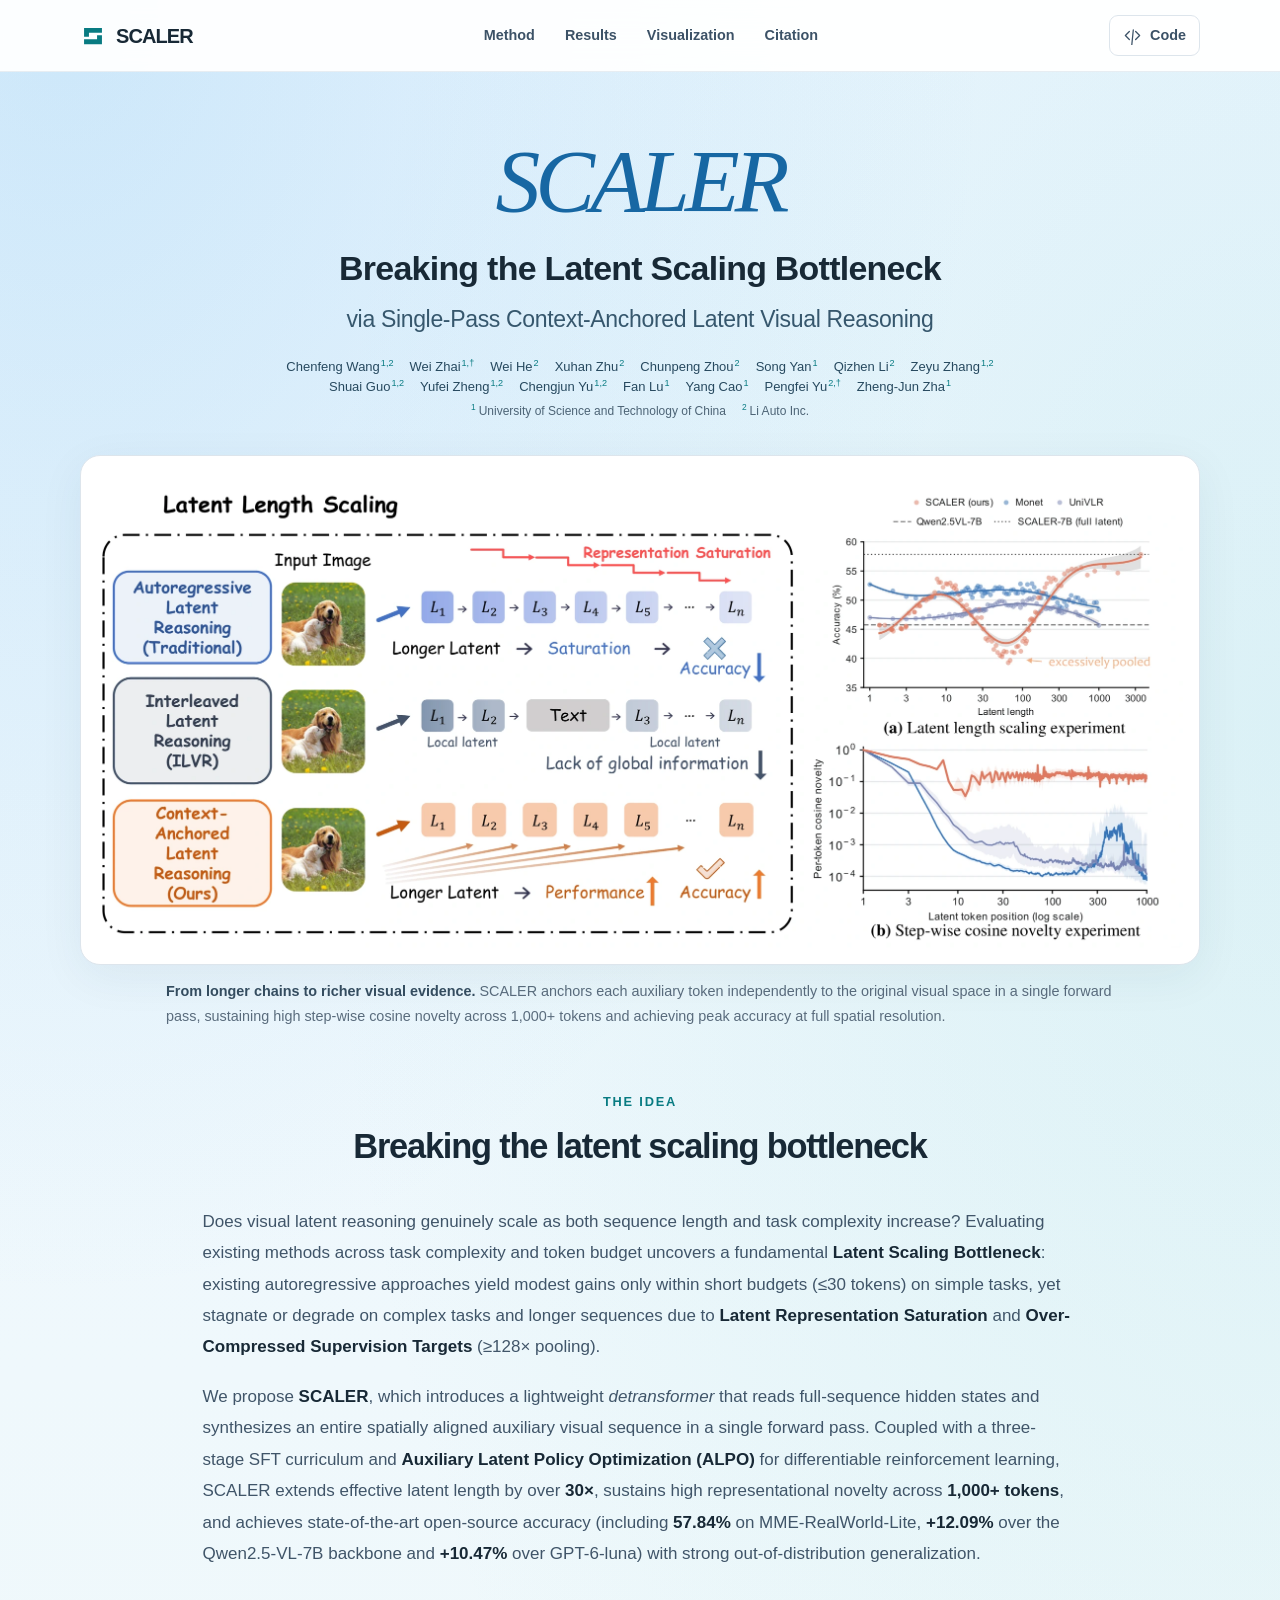
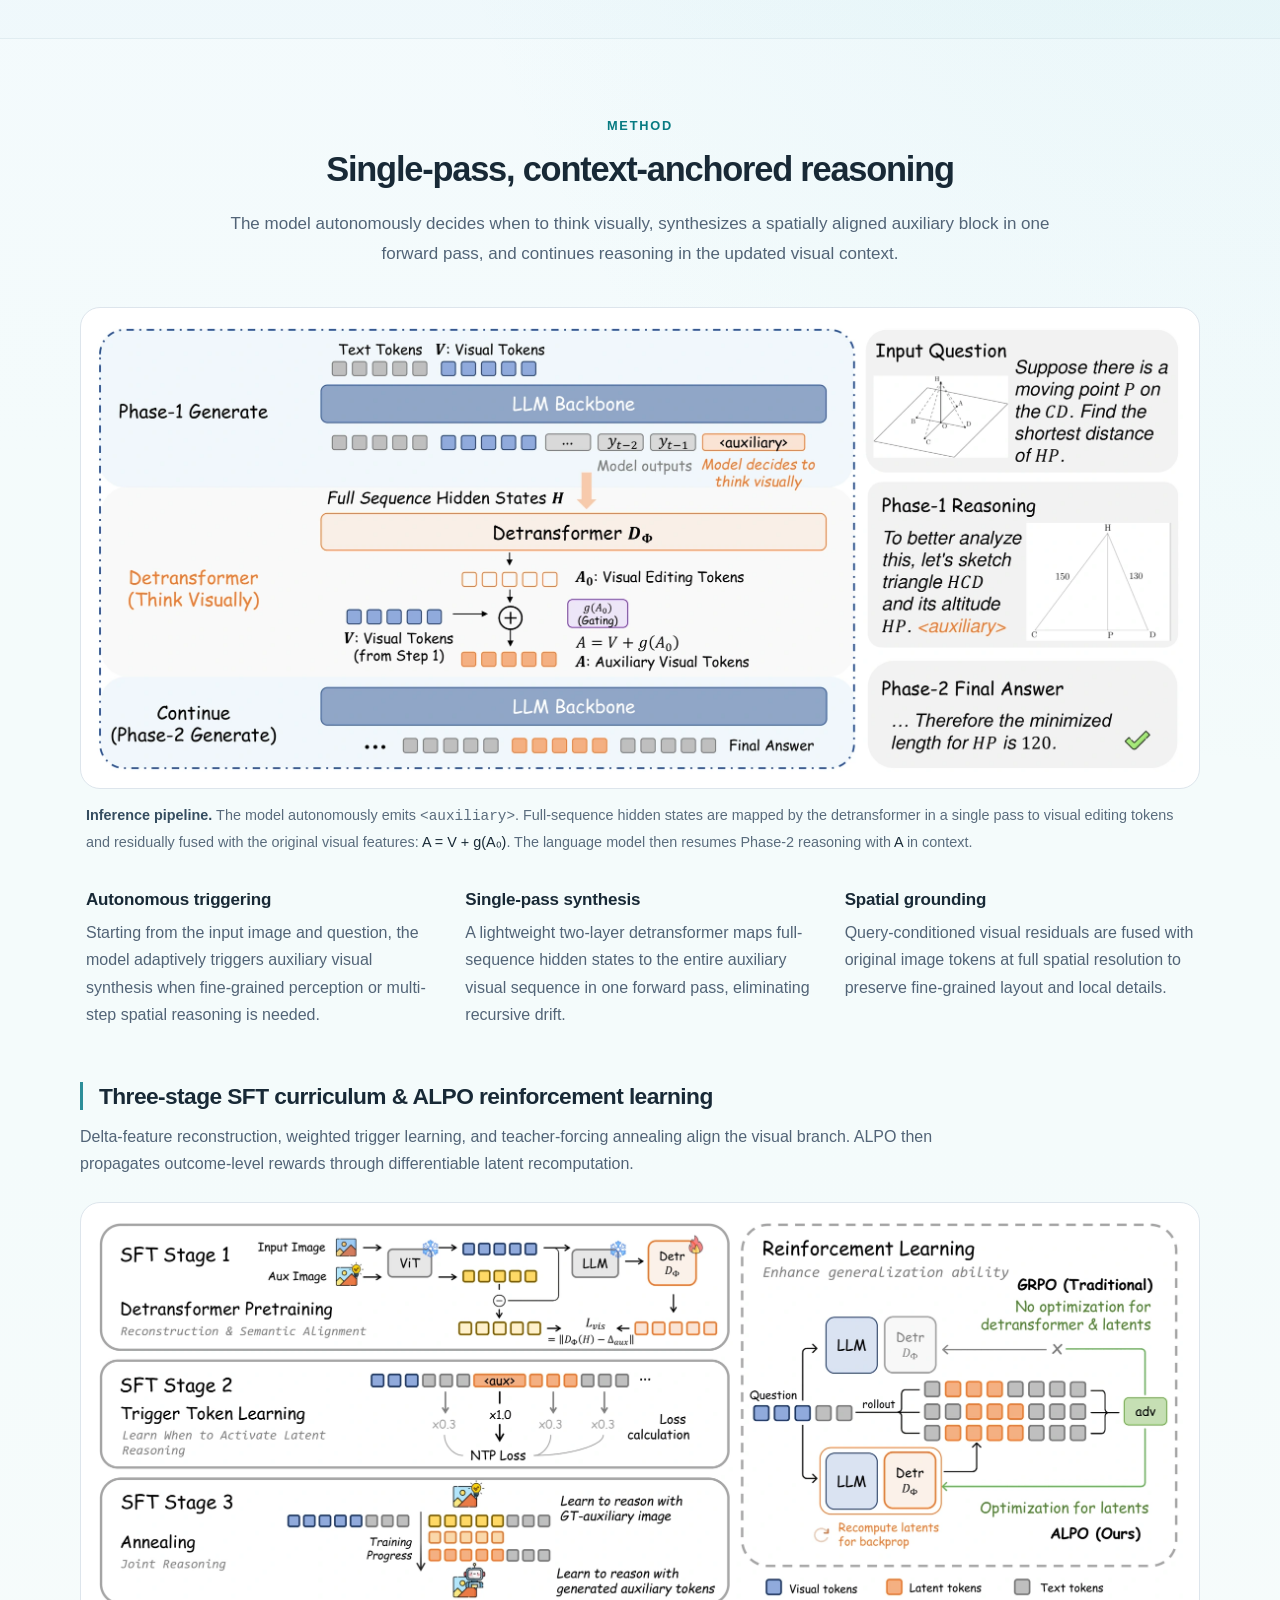
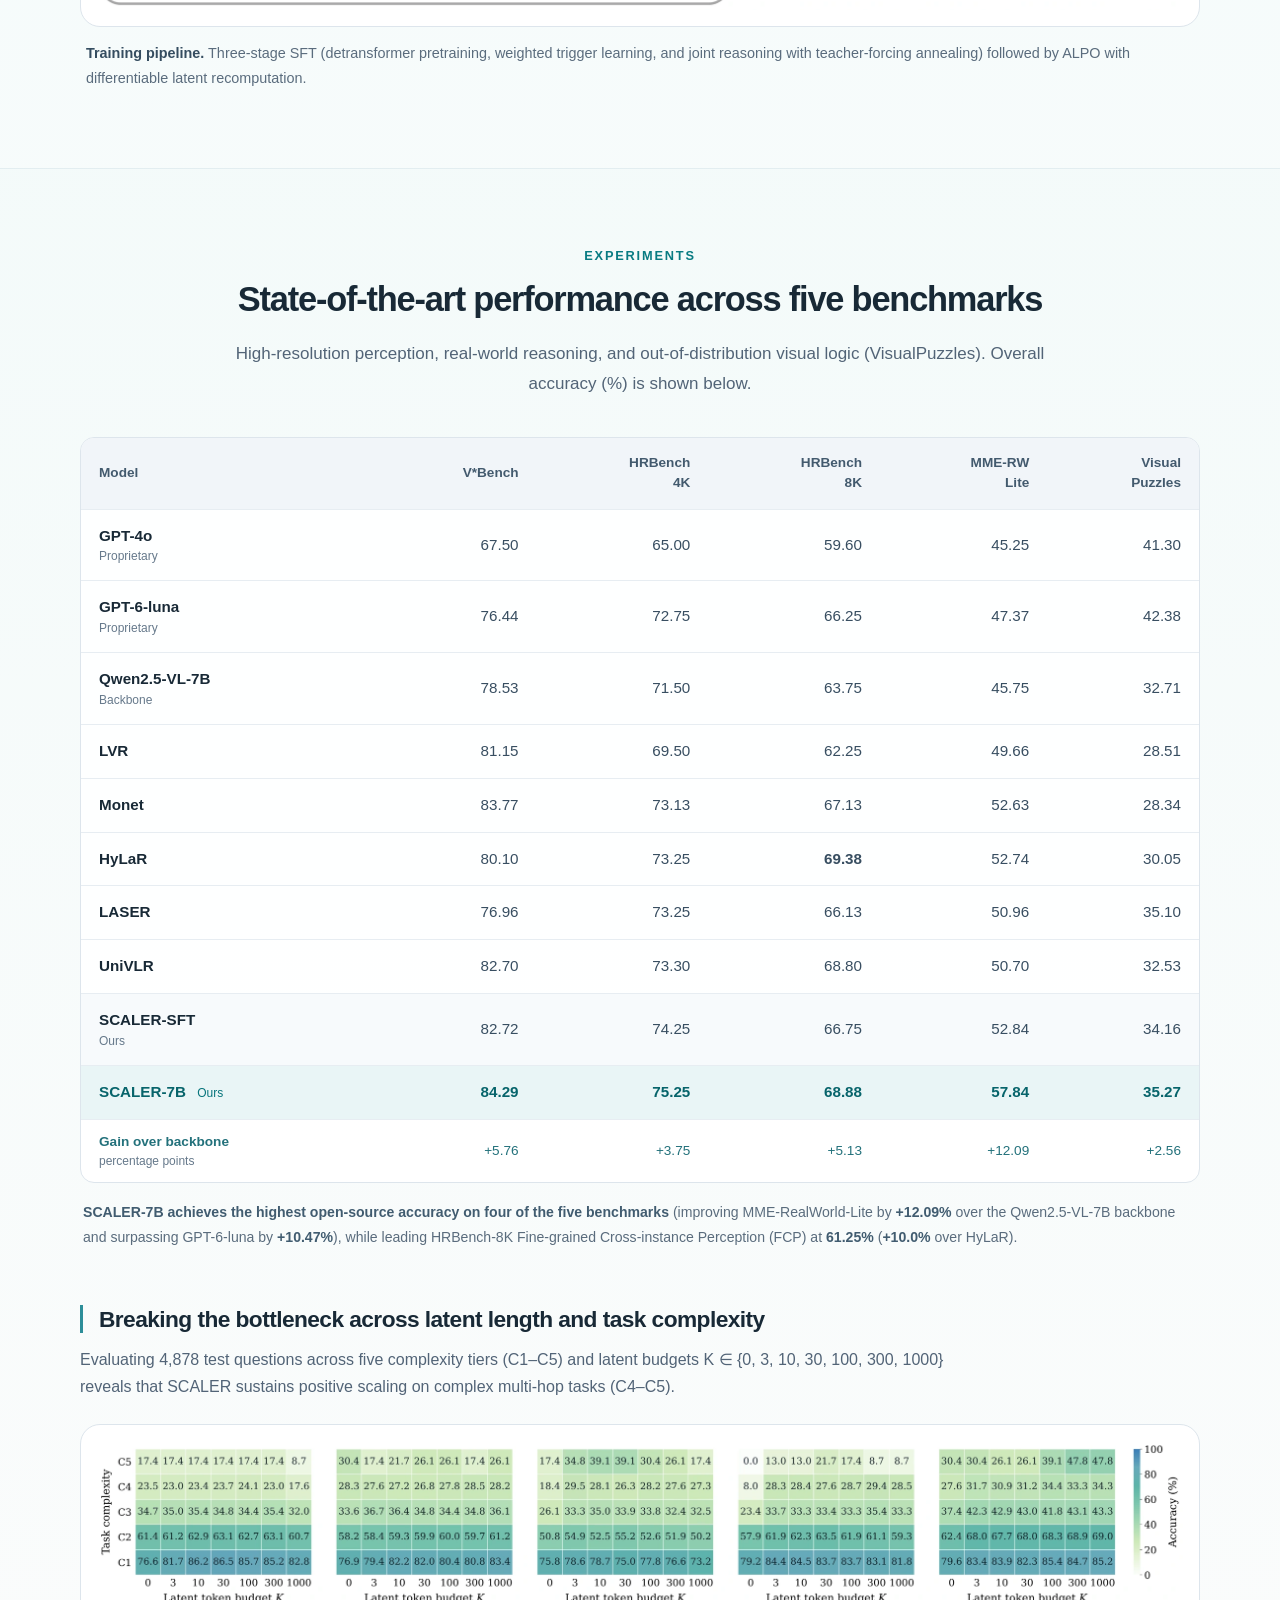
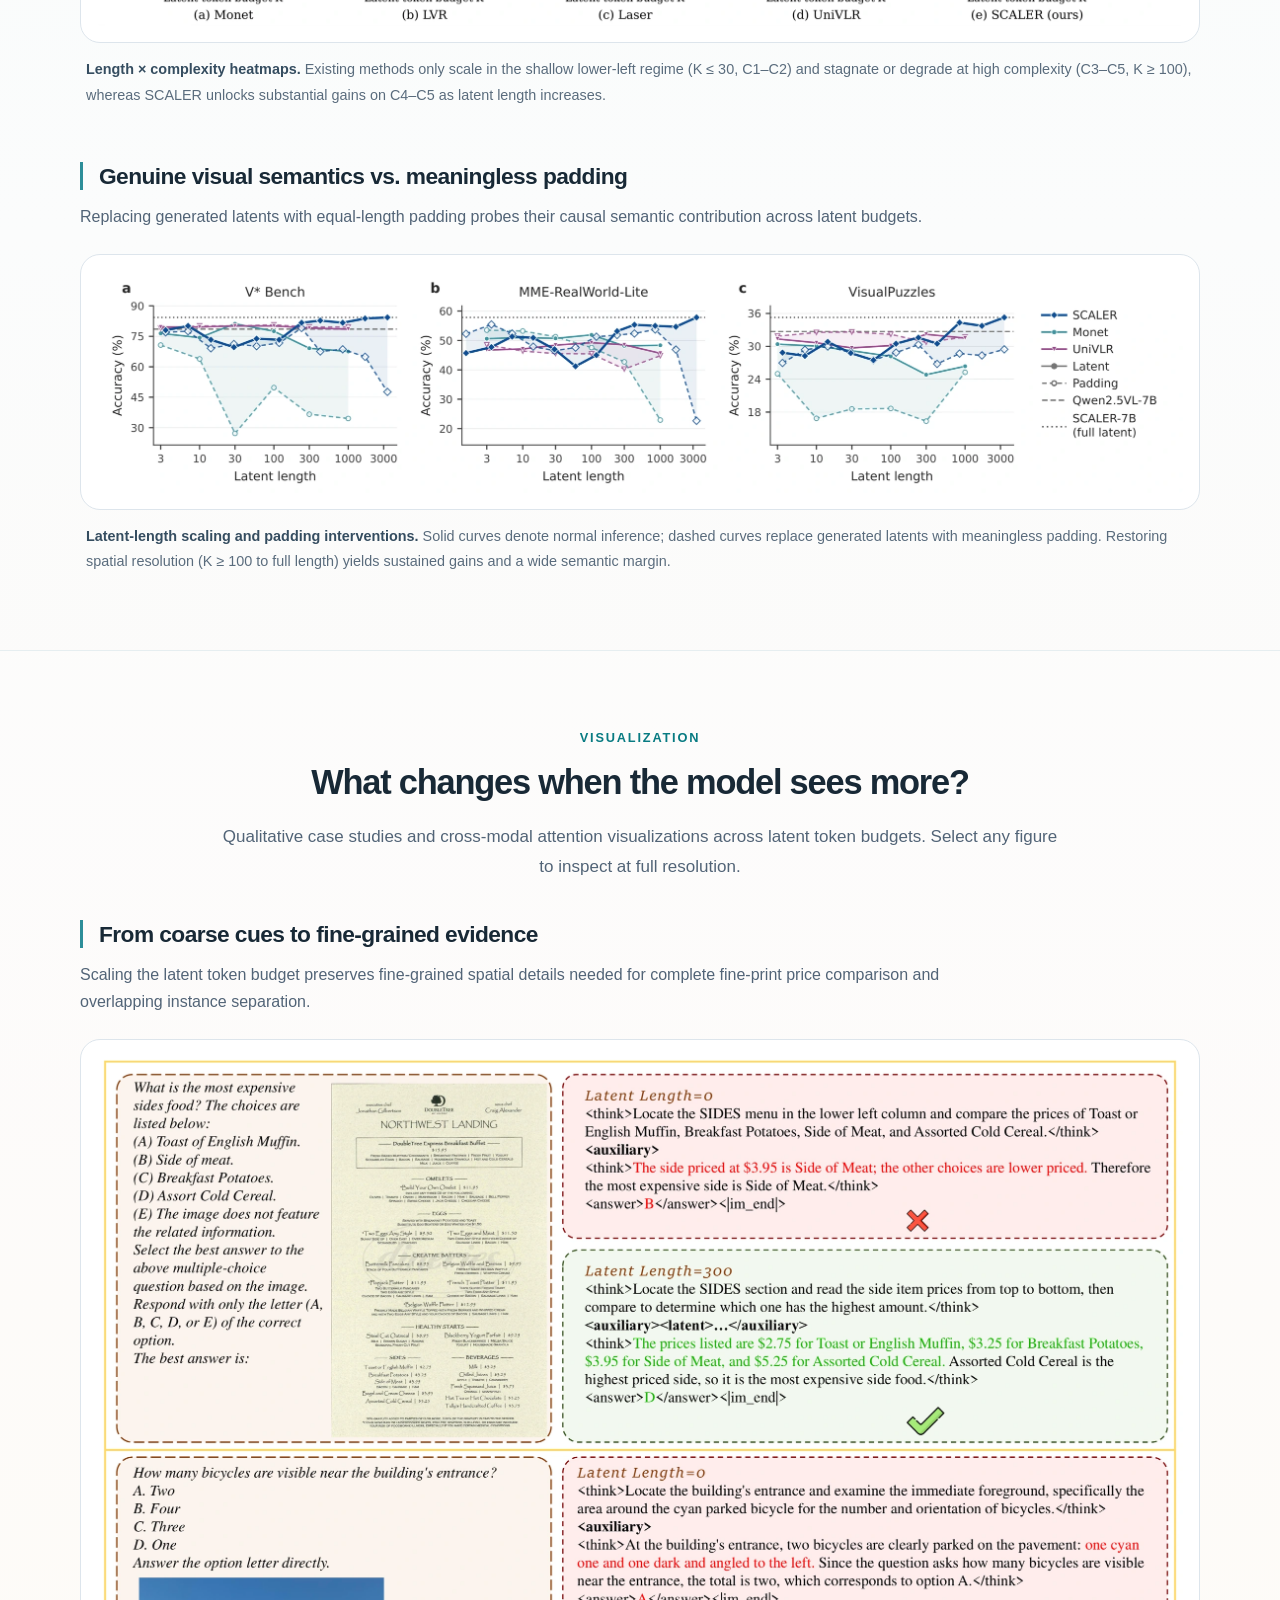
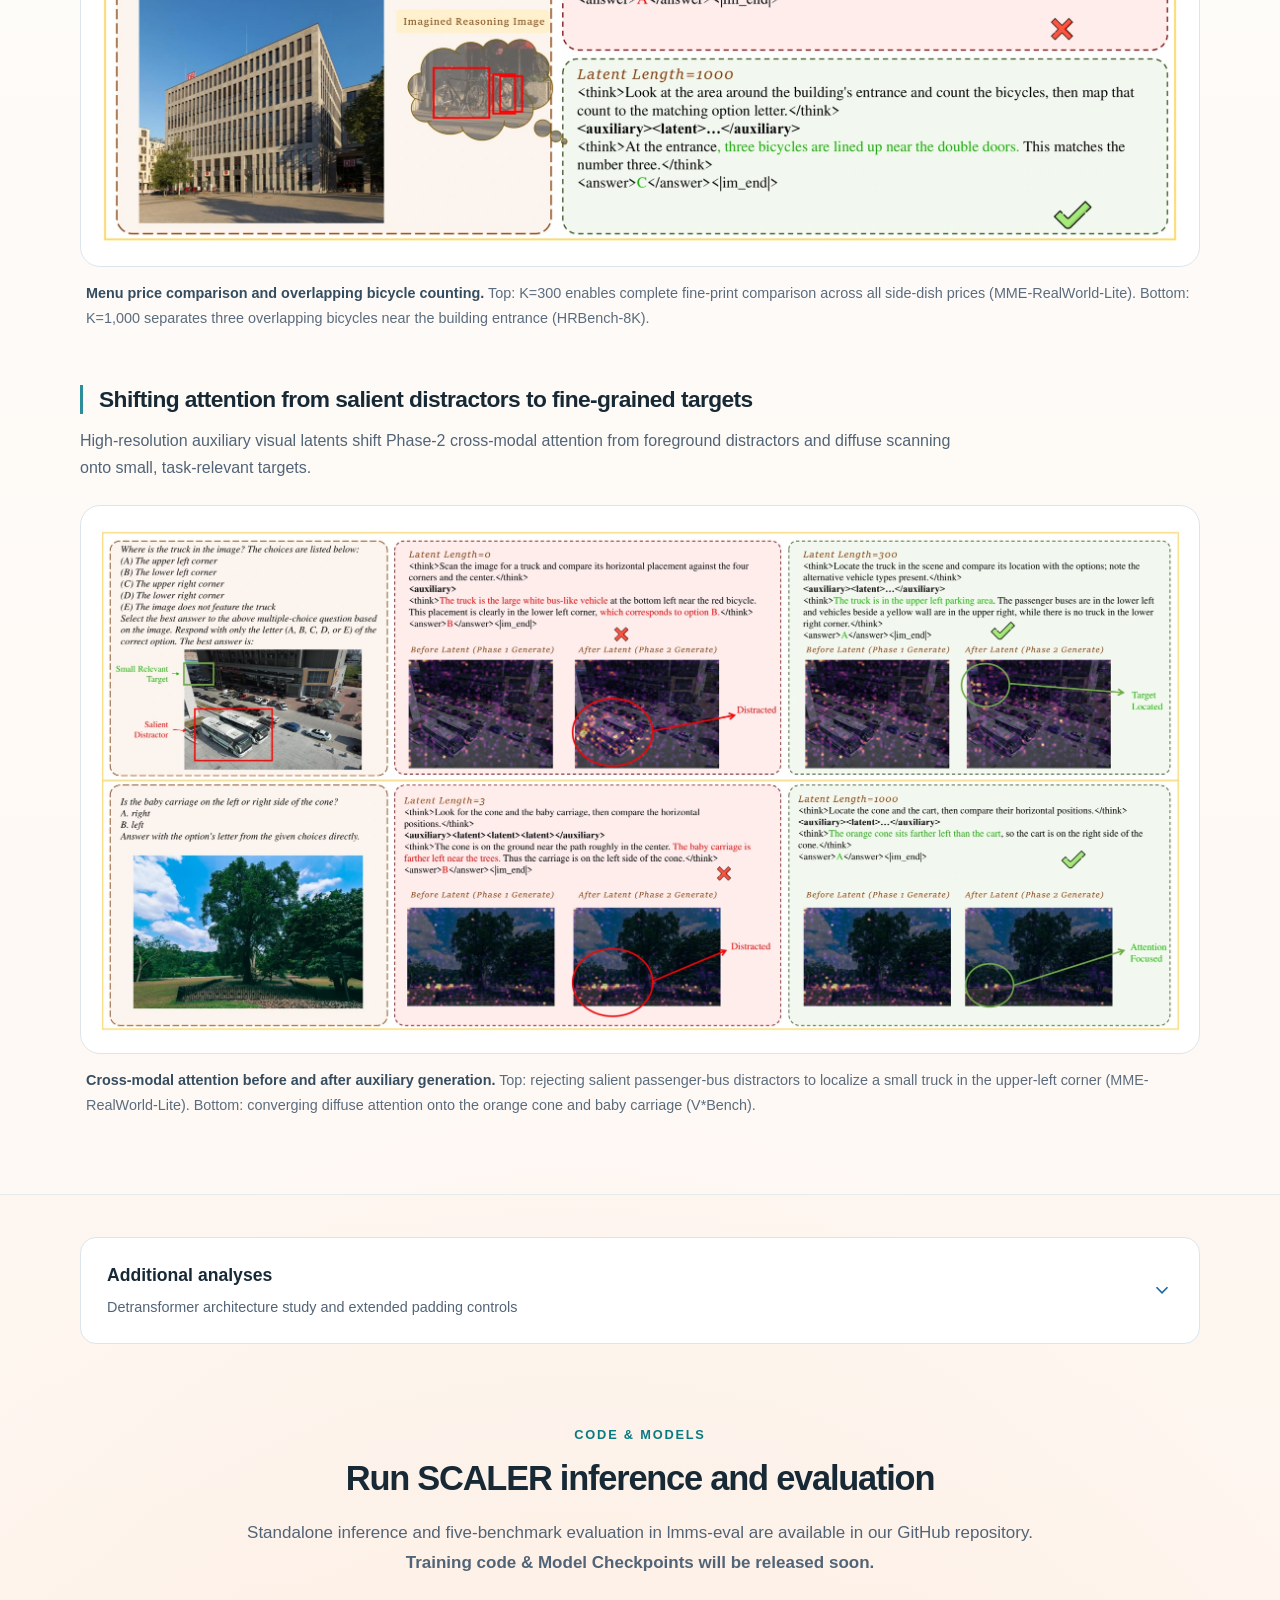
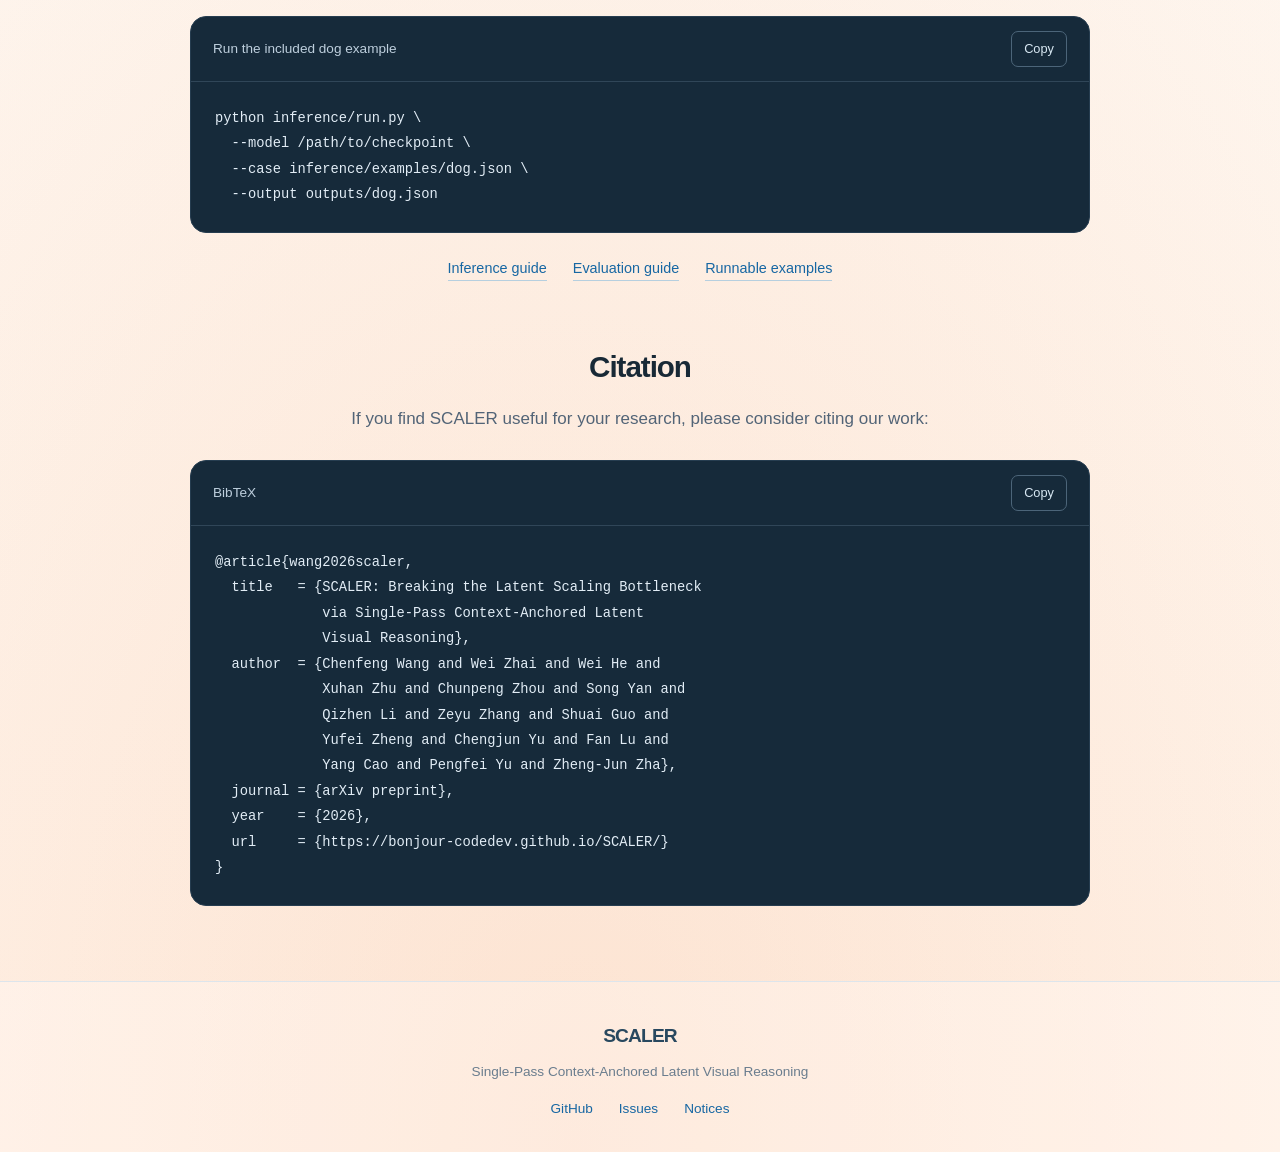
==== SCALER/index.html @ 98f2c5b5 "Initial commit" ====
<!doctype html>
<html lang="en">
<head>
  <meta charset="utf-8">
  <meta name="viewport" content="width=device-width, initial-scale=1">
  <meta name="theme-color" content="#1767a3">
  <title>SCALER | Single-Pass Context-Anchored Latent Visual Reasoning</title>
  <meta name="description" content="SCALER breaks the latent scaling bottleneck with single-pass, context-anchored visual reasoning. Explore the method, experiments, and visual case studies.">
  <link rel="canonical" href="https://bonjour-codedev.github.io/SCALER/">
  <meta property="og:type" content="website">
  <meta property="og:title" content="SCALER: Breaking the Latent Scaling Bottleneck">
  <meta property="og:description" content="Single-Pass Context-Anchored Latent Visual Reasoning. Method, results, and visualizations.">
  <meta property="og:url" content="https://bonjour-codedev.github.io/SCALER/">
  <meta property="og:image" content="https://bonjour-codedev.github.io/SCALER/assets/social.jpg">
  <meta name="twitter:card" content="summary_large_image">
  <link rel="icon" href="assets/favicon.svg" type="image/svg+xml">
  <link rel="stylesheet" href="style.css?v=5f9c246dd382">
  <script src="app.js?v=f1e620fc0523" defer></script>
</head>
<body>
<a class="skip-link" href="#main">Skip to content</a>
<header class="site-header">
  <nav class="nav container" aria-label="Main navigation">
    <a class="brand" href="#main" aria-label="SCALER home"><svg viewBox="0 0 32 32" aria-hidden="true"><path d="M5 6h22v6H11v5H5zm22 20H5v-6h16v-5h6z"/></svg>SCALER</a>
    <div class="nav-links"><a href="#method">Method</a><a href="#results">Results</a><a href="#visualization">Visualization</a><a href="#citation">Citation</a></div>
    <a class="nav-code" href="https://github.com/Bonjour-CodeDev/SCALER-Code" aria-label="SCALER code on GitHub"><svg viewBox="0 0 24 24" aria-hidden="true"><path d="m8 7-5 5 5 5m8-10 5 5-5 5m-3-12-2 20"/></svg><span>Code</span></a>
  </nav>
</header>
<main id="main">
  <section class="hero">
    <div class="container">
      <h1 id="paper-title">
        <span class="project-name">SCALER</span>
        <span class="paper-title-main">Breaking the Latent Scaling Bottleneck</span>
        <span class="paper-title-detail">via Single-Pass Context-Anchored Latent Visual Reasoning</span>
      </h1>
      <div class="review-team" aria-label="Authors and affiliations">
        <div class="review-author-list"><div class="review-author-rows" role="list" aria-label="Authors">
<div class="review-author-row" role="presentation"><span class="review-author" role="listitem">Chenfeng Wang<sup>1,2</sup></span><span class="review-author" role="listitem">Wei Zhai<sup>1,†</sup></span><span class="review-author" role="listitem">Wei He<sup>2</sup></span><span class="review-author" role="listitem">Xuhan Zhu<sup>2</sup></span><span class="review-author" role="listitem">Chunpeng Zhou<sup>2</sup></span><span class="review-author" role="listitem">Song Yan<sup>1</sup></span><span class="review-author" role="listitem">Qizhen Li<sup>2</sup></span><span class="review-author" role="listitem">Zeyu Zhang<sup>1,2</sup></span></div>
<div class="review-author-row" role="presentation"><span class="review-author" role="listitem">Shuai Guo<sup>1,2</sup></span><span class="review-author" role="listitem">Yufei Zheng<sup>1,2</sup></span><span class="review-author" role="listitem">Chengjun Yu<sup>1,2</sup></span><span class="review-author" role="listitem">Fan Lu<sup>1</sup></span><span class="review-author" role="listitem">Yang Cao<sup>1</sup></span><span class="review-author" role="listitem">Pengfei Yu<sup>2,†</sup></span><span class="review-author" role="listitem">Zheng-Jun Zha<sup>1</sup></span></div>
        </div></div>
        <p class="review-affiliations"><span><sup>1</sup>University of Science and Technology of China</span><span><sup>2</sup>Li Auto Inc.</span></p>
      </div>
<figure class="paper-figure" id="figure-motivation">
  <a class="figure-link" href="assets/motivation-full.webp" data-zoom data-title="The latent scaling bottleneck" aria-label="Enlarge: The latent scaling bottleneck">
    <img src="assets/motivation.webp" width="2200" height="963" fetchpriority="high" decoding="async" alt="Paradigm comparison: autoregressive and interleaved latent reasoning versus SCALER, with length-scaling accuracy and token novelty curves.">
    <span class="enlarge-label" aria-hidden="true"><svg viewBox="0 0 24 24"><circle cx="10" cy="10" r="6.5"/><path d="m15 15 5 5M7 10h6m-3-3v6"/></svg>Enlarge</span>
  </a>
  <figcaption><strong>From longer chains to richer visual evidence.</strong> SCALER anchors each auxiliary token independently to the original visual space in a single forward pass, sustaining high step-wise cosine novelty across 1,000+ tokens and achieving peak accuracy at full spatial resolution.</figcaption>
</figure>
    </div>
  </section>

  <section class="section abstract-section container" id="abstract">
    <div class="section-title"><p class="eyebrow">The idea</p><h2>Breaking the latent scaling bottleneck</h2></div>
    <div class="abstract-copy">
      <p>Does visual latent reasoning genuinely scale as both sequence length and task complexity increase? Evaluating existing methods across task complexity and token budget uncovers a fundamental <strong>Latent Scaling Bottleneck</strong>: existing autoregressive approaches yield modest gains only within short budgets (≤30 tokens) on simple tasks, yet stagnate or degrade on complex tasks and longer sequences due to <strong>Latent Representation Saturation</strong> and <strong>Over-Compressed Supervision Targets</strong> (≥128× pooling).</p>
      <p>We propose <strong>SCALER</strong>, which introduces a lightweight <em>detransformer</em> that reads full-sequence hidden states and synthesizes an entire spatially aligned auxiliary visual sequence in a single forward pass. Coupled with a three-stage SFT curriculum and <strong>Auxiliary Latent Policy Optimization (ALPO)</strong> for differentiable reinforcement learning, SCALER extends effective latent length by over <strong>30×</strong>, sustains high representational novelty across <strong>1,000+ tokens</strong>, and achieves state-of-the-art open-source accuracy (including <strong>57.84%</strong> on MME-RealWorld-Lite, <strong>+12.09%</strong> over the Qwen2.5-VL-7B backbone and <strong>+10.47%</strong> over GPT-6-luna) with strong out-of-distribution generalization.</p>
    </div>
  </section>

  <section class="section section-tinted" id="method">
    <div class="container">
      <div class="section-title"><p class="eyebrow">Method</p><h2>Single-pass, context-anchored reasoning</h2><p>The model autonomously decides when to think visually, synthesizes a spatially aligned auxiliary block in one forward pass, and continues reasoning in the updated visual context.</p></div>
<figure class="paper-figure" id="figure-method">
  <a class="figure-link" href="assets/method-full.webp" data-zoom data-title="SCALER inference pipeline" aria-label="Enlarge: SCALER inference pipeline">
    <img src="assets/method.webp" width="2200" height="909" loading="lazy" decoding="async" alt="Natural auxiliary triggering, single-pass detransformer, residual fusion with image features, and continued generation, illustrated with a geometry question.">
    <span class="enlarge-label" aria-hidden="true"><svg viewBox="0 0 24 24"><circle cx="10" cy="10" r="6.5"/><path d="m15 15 5 5M7 10h6m-3-3v6"/></svg>Enlarge</span>
  </a>
  <figcaption><strong>Inference pipeline.</strong> The model autonomously emits <code>&lt;auxiliary&gt;</code>. Full-sequence hidden states are mapped by the detransformer in a single pass to visual editing tokens and residually fused with the original visual features: <span class="formula">A = V + g(A₀)</span>. The language model then resumes Phase-2 reasoning with <span class="formula">A</span> in context.</figcaption>
</figure>
      <div class="method-notes">
        <div><h3>Autonomous triggering</h3><p>Starting from the input image and question, the model adaptively triggers auxiliary visual synthesis when fine-grained perception or multi-step spatial reasoning is needed.</p></div>
        <div><h3>Single-pass synthesis</h3><p>A lightweight two-layer detransformer maps full-sequence hidden states to the entire auxiliary visual sequence in one forward pass, eliminating recursive drift.</p></div>
        <div><h3>Spatial grounding</h3><p>Query-conditioned visual residuals are fused with original image tokens at full spatial resolution to preserve fine-grained layout and local details.</p></div>
      </div>
      <div class="subsection-heading"><h3>Three-stage SFT curriculum &amp; ALPO reinforcement learning</h3><p>Delta-feature reconstruction, weighted trigger learning, and teacher-forcing annealing align the visual branch. ALPO then propagates outcome-level rewards through differentiable latent recomputation.</p></div>
<figure class="paper-figure" id="figure-training">
  <a class="figure-link" href="assets/training-full.webp" data-zoom data-title="SCALER training pipeline and ALPO" aria-label="Enlarge: SCALER training pipeline and ALPO">
    <img src="assets/training.webp" width="2200" height="793" loading="lazy" decoding="async" alt="Three supervised training stages followed by ALPO, with gradients flowing through recomputed auxiliary latents.">
    <span class="enlarge-label" aria-hidden="true"><svg viewBox="0 0 24 24"><circle cx="10" cy="10" r="6.5"/><path d="m15 15 5 5M7 10h6m-3-3v6"/></svg>Enlarge</span>
  </a>
  <figcaption><strong>Training pipeline.</strong> Three-stage SFT (detransformer pretraining, weighted trigger learning, and joint reasoning with teacher-forcing annealing) followed by ALPO with differentiable latent recomputation.</figcaption>
</figure>
    </div>
  </section>

  <section class="section container" id="results">
    <div class="section-title"><p class="eyebrow">Experiments</p><h2>State-of-the-art performance across five benchmarks</h2><p>High-resolution perception, real-world reasoning, and out-of-distribution visual logic (VisualPuzzles). Overall accuracy (%) is shown below.</p></div>
<div class="results-table-wrap"><table class="results-table"><caption class="sr-only">Overall benchmark accuracy in percent</caption><thead><tr><th scope="col">Model</th><th scope="col">V*Bench</th><th scope="col">HRBench<br>4K</th><th scope="col">HRBench<br>8K</th><th scope="col">MME-RW<br>Lite</th><th scope="col">Visual<br>Puzzles</th></tr></thead><tbody>
      <tr><th scope="row">GPT-4o <span>Proprietary</span></th><td>67.50</td><td>65.00</td><td>59.60</td><td>45.25</td><td>41.30</td></tr>
      <tr><th scope="row">GPT-6-luna <span>Proprietary</span></th><td>76.44</td><td>72.75</td><td>66.25</td><td>47.37</td><td>42.38</td></tr>
      <tr><th scope="row">Qwen2.5-VL-7B <span>Backbone</span></th><td>78.53</td><td>71.50</td><td>63.75</td><td>45.75</td><td>32.71</td></tr>
      <tr><th scope="row">LVR</th><td>81.15</td><td>69.50</td><td>62.25</td><td>49.66</td><td>28.51</td></tr>
      <tr><th scope="row">Monet</th><td>83.77</td><td>73.13</td><td>67.13</td><td>52.63</td><td>28.34</td></tr>
      <tr><th scope="row">HyLaR</th><td>80.10</td><td>73.25</td><td><strong>69.38</strong></td><td>52.74</td><td>30.05</td></tr>
      <tr><th scope="row">LASER</th><td>76.96</td><td>73.25</td><td>66.13</td><td>50.96</td><td>35.10</td></tr>
      <tr><th scope="row">UniVLR</th><td>82.70</td><td>73.30</td><td>68.80</td><td>50.70</td><td>32.53</td></tr>
      <tr class="sft-row"><th scope="row">SCALER-SFT <span>Ours</span></th><td>82.72</td><td>74.25</td><td>66.75</td><td>52.84</td><td>34.16</td></tr>
      <tr class="ours-row"><th scope="row">SCALER-7B <span>Ours</span></th><td><strong>84.29</strong></td><td><strong>75.25</strong></td><td>68.88</td><td><strong>57.84</strong></td><td><strong>35.27</strong></td></tr>
      <tr class="delta-row"><th scope="row">Gain over backbone <span>percentage points</span></th><td>+5.76</td><td>+3.75</td><td>+5.13</td><td>+12.09</td><td>+2.56</td></tr>
    </tbody></table></div>
    <p class="table-note"><strong>SCALER-7B achieves the highest open-source accuracy on four of the five benchmarks</strong> (improving MME-RealWorld-Lite by <strong>+12.09%</strong> over the Qwen2.5-VL-7B backbone and surpassing GPT-6-luna by <strong>+10.47%</strong>), while leading HRBench-8K Fine-grained Cross-instance Perception (FCP) at <strong>61.25%</strong> (<strong>+10.0%</strong> over HyLaR).</p>

    <div class="subsection-heading" id="scaling"><h3>Breaking the bottleneck across latent length and task complexity</h3><p>Evaluating 4,878 test questions across five complexity tiers (C1–C5) and latent budgets K ∈ {0, 3, 10, 30, 100, 300, 1000} reveals that SCALER sustains positive scaling on complex multi-hop tasks (C4–C5).</p></div>
<figure class="paper-figure" id="figure-confusion_matrix">
  <a class="figure-link" href="assets/confusion_matrix-full.webp" data-zoom data-title="Accuracy across latent budgets and task complexity" aria-label="Enlarge: Accuracy across latent budgets and task complexity">
    <img src="assets/confusion_matrix.webp" width="2200" height="375" loading="lazy" decoding="async" alt="Accuracy heatmaps for Monet, LVR, LASER, UniVLR, and SCALER across five task-complexity levels and seven latent budgets.">
    <span class="enlarge-label" aria-hidden="true"><svg viewBox="0 0 24 24"><circle cx="10" cy="10" r="6.5"/><path d="m15 15 5 5M7 10h6m-3-3v6"/></svg>Enlarge</span>
  </a>
  <figcaption><strong>Length × complexity heatmaps.</strong> Existing methods only scale in the shallow lower-left regime (K ≤ 30, C1–C2) and stagnate or degrade at high complexity (C3–C5, K ≥ 100), whereas SCALER unlocks substantial gains on C4–C5 as latent length increases.</figcaption>
</figure>
    <div class="subsection-heading"><h3>Genuine visual semantics vs. meaningless padding</h3><p>Replacing generated latents with equal-length padding probes their causal semantic contribution across latent budgets.</p></div>
<figure class="paper-figure" id="figure-filling">
  <a class="figure-link" href="assets/filling-full.webp" data-zoom data-title="Latent length scaling and meaningless padding" aria-label="Enlarge: Latent length scaling and meaningless padding">
    <img src="assets/filling.webp" width="2200" height="449" loading="lazy" decoding="async" alt="Accuracy curves on V*Bench, MME-RealWorld-Lite, and VisualPuzzles comparing generated latents with equal-length meaningless padding.">
    <span class="enlarge-label" aria-hidden="true"><svg viewBox="0 0 24 24"><circle cx="10" cy="10" r="6.5"/><path d="m15 15 5 5M7 10h6m-3-3v6"/></svg>Enlarge</span>
  </a>
  <figcaption><strong>Latent-length scaling and padding interventions.</strong> Solid curves denote normal inference; dashed curves replace generated latents with meaningless padding. Restoring spatial resolution (K ≥ 100 to full length) yields sustained gains and a wide semantic margin.</figcaption>
</figure>
  </section>

  <section class="section section-tinted" id="visualization">
    <div class="container">
      <div class="section-title"><p class="eyebrow">Visualization</p><h2>What changes when the model sees more?</h2><p>Qualitative case studies and cross-modal attention visualizations across latent token budgets. Select any figure to inspect at full resolution.</p></div>
      <div class="subsection-heading first"><h3>From coarse cues to fine-grained evidence</h3><p>Scaling the latent token budget preserves fine-grained spatial details needed for complete fine-print price comparison and overlapping instance separation.</p></div>
<figure class="paper-figure" id="figure-case">
  <a class="figure-link" href="assets/case-full.webp" data-zoom data-title="Qualitative case studies across latent budgets" aria-label="Enlarge: Qualitative case studies across latent budgets">
    <img src="assets/case.webp" width="2200" height="1607" loading="lazy" decoding="async" alt="Paper case studies: menu-price comparison improves from an incorrect B at K=0 to correct D at K=300; bicycle counting improves from incorrect A at K=0 to correct C at K=1000.">
    <span class="enlarge-label" aria-hidden="true"><svg viewBox="0 0 24 24"><circle cx="10" cy="10" r="6.5"/><path d="m15 15 5 5M7 10h6m-3-3v6"/></svg>Enlarge</span>
  </a>
  <figcaption><strong>Menu price comparison and overlapping bicycle counting.</strong> Top: K=300 enables complete fine-print comparison across all side-dish prices (MME-RealWorld-Lite). Bottom: K=1,000 separates three overlapping bicycles near the building entrance (HRBench-8K).</figcaption>
</figure>
      <div class="subsection-heading"><h3>Shifting attention from salient distractors to fine-grained targets</h3><p>High-resolution auxiliary visual latents shift Phase-2 cross-modal attention from foreground distractors and diffuse scanning onto small, task-relevant targets.</p></div>
<figure class="paper-figure" id="figure-case-attn">
  <a class="figure-link" href="assets/case-attn-full.webp" data-zoom data-title="Visual attention before and after auxiliary generation" aria-label="Enlarge: Visual attention before and after auxiliary generation">
    <img src="assets/case-attn.webp" width="2200" height="1043" loading="lazy" decoding="async" alt="Paper attention maps: truck localization with K=0 versus K=300 on MME-RealWorld-Lite, and baby carriage position relative to a cone with K=3 versus K=1000 on V*Bench.">
    <span class="enlarge-label" aria-hidden="true"><svg viewBox="0 0 24 24"><circle cx="10" cy="10" r="6.5"/><path d="m15 15 5 5M7 10h6m-3-3v6"/></svg>Enlarge</span>
  </a>
  <figcaption><strong>Cross-modal attention before and after auxiliary generation.</strong> Top: rejecting salient passenger-bus distractors to localize a small truck in the upper-left corner (MME-RealWorld-Lite). Bottom: converging diffuse attention onto the orange cone and baby carriage (V*Bench).</figcaption>
</figure>
    </div>
  </section>

  <section class="section container supplementary-section" id="supplementary">
    <details class="supplementary">
      <summary><span><strong>Additional analyses</strong><span>Detransformer architecture study and extended padding controls</span></span><svg viewBox="0 0 24 24" aria-hidden="true"><path d="m6 9 6 6 6-6"/></svg></summary>
      <div class="supplementary-content">
        <div class="subsection-heading first"><h3>Detransformer architecture and hidden-layer selection</h3><p>Two-layer bottleneck Transformer vs. MLP across candidate extraction layers ℓ ∈ {5, 10, 15, 20, 25, max}, evaluated via similarity loss, related rate, and relevance score.</p></div>
<figure class="paper-figure" id="figure-preliminary">
  <a class="figure-link" href="assets/preliminary-full.webp" data-zoom data-title="Detransformer architecture and hidden layer selection" aria-label="Enlarge: Detransformer architecture and hidden layer selection">
    <img src="assets/preliminary.webp" width="2200" height="632" loading="lazy" decoding="async" alt="Supplementary curves comparing transformer and MLP detransformers at different hidden layers using similarity loss, related rate, and relevance score.">
    <span class="enlarge-label" aria-hidden="true"><svg viewBox="0 0 24 24"><circle cx="10" cy="10" r="6.5"/><path d="m15 15 5 5M7 10h6m-3-3v6"/></svg>Enlarge</span>
  </a>
  <figcaption><strong>Architecture and hidden-layer analysis.</strong> The two-layer Transformer detransformer at layer ℓ=20 achieves near-1.0 Related Rate and high semantic relevance while preserving downstream text representations.</figcaption>
</figure>
        <div class="subsection-heading"><h3>Extended meaningless padding comparisons</h3><p>Length scaling and meaningless padding interventions for LVR, LASER, and HyLaR alongside SCALER across V*Bench, MME-RealWorld-Lite, and VisualPuzzles.</p></div>
<figure class="paper-figure" id="figure-filling-supp">
  <a class="figure-link" href="assets/filling-supp-full.webp" data-zoom data-title="Additional latent length and padding experiments" aria-label="Enlarge: Additional latent length and padding experiments">
    <img src="assets/filling-supp.webp" width="2200" height="449" loading="lazy" decoding="async" alt="Supplementary latent-length curves and padding controls for LVR, LASER, HyLaR, and SCALER across three benchmarks.">
    <span class="enlarge-label" aria-hidden="true"><svg viewBox="0 0 24 24"><circle cx="10" cy="10" r="6.5"/><path d="m15 15 5 5M7 10h6m-3-3v6"/></svg>Enlarge</span>
  </a>
  <figcaption><strong>Extended padding experiments.</strong> Solid curves denote normal inference; dashed curves replace generated latents with meaningless padding.</figcaption>
</figure>
      </div>
    </details>
  </section>

  <section class="section container release-section" id="code">
    <div class="section-title"><p class="eyebrow">Code &amp; Models</p><h2>Run SCALER inference and evaluation</h2><p>Standalone inference and five-benchmark evaluation in lmms-eval are available in our GitHub repository. <strong>Training code &amp; Model Checkpoints will be released soon.</strong></p></div>
    <div class="code-box"><div class="code-heading"><span>Run the included dog example</span><button class="copy-button" data-copy="quickstart" type="button">Copy</button></div><pre id="quickstart"><code>python inference/run.py \
  --model /path/to/checkpoint \
  --case inference/examples/dog.json \
  --output outputs/dog.json</code></pre></div>
    <div class="release-links"><a href="https://github.com/Bonjour-CodeDev/SCALER-Code/blob/main/inference/README.md">Inference guide</a><a href="https://github.com/Bonjour-CodeDev/SCALER-Code/blob/main/eval/README.md">Evaluation guide</a><a href="https://github.com/Bonjour-CodeDev/SCALER-Code/tree/main/inference/examples">Runnable examples</a></div>
  </section>

  <section class="section container citation-section" id="citation">
    <div class="section-title"><h2>Citation</h2><p>If you find SCALER useful for your research, please consider citing our work:</p></div>
    <div class="code-box"><div class="code-heading"><span>BibTeX</span><button class="copy-button" data-copy="citation-code" type="button">Copy</button></div><pre id="citation-code">@article{wang2026scaler,
  title   = {SCALER: Breaking the Latent Scaling Bottleneck
             via Single-Pass Context-Anchored Latent
             Visual Reasoning},
  author  = {Chenfeng Wang and Wei Zhai and Wei He and
             Xuhan Zhu and Chunpeng Zhou and Song Yan and
             Qizhen Li and Zeyu Zhang and Shuai Guo and
             Yufei Zheng and Chengjun Yu and Fan Lu and
             Yang Cao and Pengfei Yu and Zheng-Jun Zha},
  journal = {arXiv preprint},
  year    = {2026},
  url     = {https://bonjour-codedev.github.io/SCALER/}
}</pre></div>
  </section>
</main>
<footer class="footer"><div class="container"><a class="brand" href="#main">SCALER</a><p>Single-Pass Context-Anchored Latent Visual Reasoning</p><div><a href="https://github.com/Bonjour-CodeDev/SCALER-Code">GitHub</a><a href="https://github.com/Bonjour-CodeDev/SCALER-Code/issues">Issues</a><a href="https://github.com/Bonjour-CodeDev/SCALER-Code/blob/main/THIRD_PARTY_NOTICES.md">Notices</a></div></div></footer>

<dialog class="figure-viewer" id="figure-viewer" aria-labelledby="viewer-title">
  <div class="viewer-toolbar"><h2 id="viewer-title">Paper figure</h2><div class="viewer-controls"><button type="button" id="zoom-out" aria-label="Zoom out">−</button><output id="zoom-level" aria-live="polite">100%</output><button type="button" id="zoom-in" aria-label="Zoom in">+</button><button type="button" id="zoom-fit">Fit</button><button type="button" id="zoom-actual">100%</button><button type="button" class="viewer-close" id="viewer-close" aria-label="Close figure viewer">×</button></div></div>
  <div class="viewer-stage" id="viewer-stage"><img id="viewer-image" alt=""></div>
  <p class="viewer-help">Scroll to explore an enlarged figure. Press Esc to close.</p>
</dialog>
<div class="toast" id="toast" role="status" aria-live="polite"></div>
</body>
</html>
---- SCALER/style.css ----
:root{--ink:#182936;--muted:#526477;--blue:#1767a3;--teal:#087b82;--line:#dde5ec;--tint:#f6f9fc;--radius:20px;color-scheme:light;font-family:Inter,ui-sans-serif,-apple-system,BlinkMacSystemFont,"Segoe UI",sans-serif;font-size:16px;color:var(--ink);background:#fff;font-synthesis:none;text-rendering:optimizeLegibility}
*{box-sizing:border-box}html{scroll-behavior:smooth;scroll-padding-top:94px}body{margin:0;line-height:1.7;background:
radial-gradient(ellipse 100% 1800px at 5% 0%,rgba(95,182,233,.23),transparent 72%),
radial-gradient(ellipse 100% 2200px at 100% 8%,rgba(110,206,203,.15),transparent 75%),
radial-gradient(ellipse 110% 2200px at 45% 100%,rgba(245,174,130,.23),transparent 75%),
linear-gradient(180deg,#edf6ff 0%,#f1faf9 30%,#fbfcfc 55%,#fff3e9 100%);background-repeat:no-repeat}body.viewer-open{overflow:hidden}a{color:var(--blue);text-underline-offset:4px}button,a{-webkit-tap-highlight-color:transparent}button{font:inherit}button,a,summary{touch-action:manipulation}:focus-visible{outline:3px solid #16858d;outline-offset:5px}img{display:block;max-width:100%;height:auto}svg{width:22px;height:22px;flex:none}button{cursor:pointer}h1,h2,h3,p,figure{margin:0}h1,h2,h3{line-height:1.25;text-wrap:balance}h2{font-size:2.15rem;font-weight:750;letter-spacing:-.035em}h3{font-size:1.42rem;letter-spacing:-.025em;font-weight:700}strong{font-weight:650}code,pre{font-family:ui-monospace,SFMono-Regular,Consolas,"Liberation Mono",monospace}p code{font-size:.88em}.container{width:min(1120px,calc(100% - 56px));margin-inline:auto;min-width:0}.skip-link{position:fixed;z-index:100;top:8px;left:16px;background:#fff;padding:8px 20px;border:2px solid var(--blue);border-radius:8px;transform:translateY(-150%)}.skip-link:focus{transform:translateY(0)}.sr-only{position:absolute;width:1px;height:1px;padding:0;margin:-1px;overflow:hidden;clip:rect(0,0,0,0);white-space:nowrap;border:0}
.site-header{height:72px;position:sticky;top:0;z-index:20;border-bottom:1px solid #e7edf2;background:rgba(255,255,255,.94);backdrop-filter:blur(16px)}.nav{height:100%;display:flex;align-items:center;gap:24px;justify-content:space-between}.brand{display:inline-flex;align-items:center;gap:10px;font-weight:800;font-size:1.25rem;letter-spacing:-.045em;text-decoration:none;color:var(--ink)}.brand svg{width:26px;height:26px;fill:var(--teal)}.nav-links{display:flex;align-items:center;gap:30px}.nav-links a,.nav-code{font-size:.9rem;color:#3c5267;text-decoration:none;font-weight:550}.nav-links a:hover,.nav-links a.active{color:var(--blue)}.nav-code{display:flex;align-items:center;gap:8px;padding:7px 13px;border:1px solid var(--line);border-radius:9px;background:#fff}.nav-code svg{fill:none;stroke:currentColor;stroke-width:1.6;stroke-linecap:round;stroke-linejoin:round;width:19px;height:19px}
.hero{padding:62px 0 4px;text-align:center}.hero>.container{width:min(1320px,calc(100% - 56px))}.eyebrow{color:var(--teal);font-size:.8rem;text-transform:uppercase;letter-spacing:.14em;font-weight:650;margin-bottom:16px}.hero h1{max-width:1120px;margin:0 auto;font-weight:650;line-height:1.25;letter-spacing:-.03em}
.project-name{display:block;font-family:Georgia,"Times New Roman",serif;font-style:italic;font-weight:400;font-size:clamp(4.5rem,7vw,6.5rem);line-height:1.06;letter-spacing:-.055em;color:var(--blue)}
.paper-title-main{display:block;margin:18px auto 0;font-size:clamp(1.6rem,2.65vw,2.35rem);font-weight:650;line-height:1.25;white-space:nowrap}
.paper-title-detail{display:block;max-width:1000px;margin:13px auto 0;font-size:clamp(1.15rem,1.8vw,1.55rem);font-weight:400;line-height:1.5;letter-spacing:-.015em;color:#36576d;text-wrap:balance}
.team{max-width:1040px;margin:24px auto 0}
.authors{display:flex;flex-wrap:wrap;justify-content:center;gap:2px 18px;list-style:none;margin:0;padding:0;font-size:.875rem;font-weight:500;line-height:1.6;color:#27495f}
/* Keep eight authors on the first line and seven on the second. */
.authors::after{content:"";flex-basis:100%;height:0;order:1}.authors li:nth-child(n+9){order:2}
.authors li{white-space:nowrap}.team sup{font-size:.7em;font-weight:500;line-height:0;vertical-align:super;color:var(--teal);margin-left:2px}
.affiliations{display:flex;justify-content:center;flex-wrap:wrap;gap:3px 20px;margin:9px auto 0;font-size:.8125rem;line-height:1.55;color:#4d6476}.affiliations sup{margin:0 4px 0 0}
.hero .paper-figure{max-width:1120px;margin:36px auto 0}.hero .figure-link{box-shadow:0 12px 45px #243d5710}.hero figcaption{max-width:960px;margin-inline:auto}
.section{padding-block:76px}.section-tinted{background:rgba(255,255,255,.22);border-top:1px solid #c4d6df66;border-bottom:1px solid #c4d6df66}.section-title{text-align:center;max-width:850px;margin:0 auto 38px}.section-title .eyebrow{margin-bottom:12px}.section-title>p:last-child:not(.eyebrow){color:var(--muted);font-size:1.0625rem;margin-top:18px;line-height:1.75}.abstract-section{padding-top:58px;padding-bottom:68px}.abstract-copy{max-width:875px;margin:auto;font-size:1.0625rem;color:#405569;line-height:1.85}.abstract-copy p+p{margin-top:18px}.abstract-copy strong{color:var(--ink)}.paper-figure{margin:0}.figure-link{position:relative;display:block;border:1px solid var(--line);border-radius:var(--radius);background:#fff;padding:16px;overflow:hidden;cursor:zoom-in;text-decoration:none;transition:border-color .18s,box-shadow .18s}.figure-link:hover{border-color:#99b7cd;box-shadow:0 7px 28px #173d5a0c}.figure-link img{width:100%;border-radius:5px}.enlarge-label{position:absolute;right:12px;bottom:12px;display:flex;gap:5px;align-items:center;padding:4px 9px;border:1px solid #dbe6ef;border-radius:7px;background:rgba(255,255,255,.96);color:#35546d;font-size:.75rem;opacity:0;transform:translateY(3px);transition:opacity .18s,transform .18s;pointer-events:none}.enlarge-label svg{width:15px;height:15px;stroke:currentColor;stroke-width:1.8;fill:none;stroke-linecap:round}.figure-link:hover .enlarge-label,.figure-link:focus-visible .enlarge-label{opacity:1;transform:translateY(0)}figcaption{font-size:.9rem;line-height:1.75;color:#5a6c7d;text-align:left;padding:14px 6px 0}figcaption strong{color:#354d60}.formula{white-space:nowrap;color:var(--ink)}.method-notes{display:grid;grid-template-columns:repeat(3,1fr);gap:30px;margin-top:30px;padding:4px 6px 0}.method-notes h3{font-size:1.0625rem;letter-spacing:-.01em}.method-notes p{font-size:1rem;color:var(--muted);margin-top:9px;line-height:1.7}.subsection-heading{margin:54px 0 24px;max-width:880px}.subsection-heading h3{padding-left:16px;border-left:3px solid #2d8e99}.subsection-heading p{color:var(--muted);margin-top:13px;font-size:1rem}.subsection-heading.first{margin-top:0}
.results-table-wrap{background:rgba(255,255,255,.94);overflow-x:auto;border:1px solid var(--line);border-radius:14px;overscroll-behavior-x:contain}.results-table{width:100%;border-collapse:collapse;font-size:.95rem;font-variant-numeric:tabular-nums;line-height:1.5;text-align:right;min-width:720px}.results-table thead{background:#f1f5f9}.results-table th,.results-table td{padding:15px 18px;border-bottom:1px solid #e7edf2}.results-table th{font-weight:600}.results-table thead th{font-size:.85rem;color:#435a6e}.results-table tr>*:first-child{text-align:left;white-space:nowrap}.results-table th span{display:block;font-size:.75rem;font-weight:400;color:#66798b}.results-table td{color:#384e61}.results-table .sft-row{background:#f7fafc}.results-table .ours-row{background:#e9f5f6}.results-table .ours-row th,.results-table .ours-row td{color:#07646b;font-weight:750}.results-table .ours-row th span{display:inline;margin-left:7px;color:#08757c;font-size:.75rem}.results-table .delta-row{font-size:.85rem}.results-table .delta-row>*{border-bottom:0;color:#23717b;padding-block:12px}.table-note{font-size:.88rem;color:#5a6c7d;margin:17px 3px 0;line-height:1.8}.table-note strong{font-weight:550;color:#415c70}.protocol-note{margin-top:26px;padding:18px 22px;border-left:3px solid #9cbccb;background:#fff;border-radius:0 10px 10px 0;font-size:.9rem;color:#576a7d;line-height:1.8}
.supplementary-section{padding-top:42px;padding-bottom:20px}.supplementary{border:1px solid var(--line);border-radius:16px;background:#fff}.supplementary summary{list-style:none;cursor:pointer;padding:23px 26px;display:flex;justify-content:space-between;align-items:center;gap:20px}.supplementary summary::-webkit-details-marker{display:none}.supplementary summary strong{display:block;font-size:1.1rem}.supplementary summary span span{display:block;color:var(--muted);font-size:.9rem;margin-top:4px}.supplementary summary svg{fill:none;stroke:var(--blue);stroke-width:1.8;transition:transform .18s}.supplementary[open] summary{border-bottom:1px solid var(--line)}.supplementary[open] summary svg{transform:rotate(180deg)}.supplementary-content{padding:28px}.release-section{padding-top:60px;padding-bottom:56px}.code-box{max-width:900px;margin:0 auto;background:#162a3a;border:1px solid #263d50;border-radius:16px;color:#e2edf6;overflow:hidden}.code-heading{display:flex;justify-content:space-between;align-items:center;gap:12px;padding:14px 22px;border-bottom:1px solid #304658;color:#becfdd;font-size:.85rem}.copy-button{border:1px solid #4c6579;border-radius:7px;padding:6px 12px;font-size:.8rem;color:#d8e8f3;background:transparent;min-height:36px}.copy-button:hover{background:#314e63}.code-box pre{margin:0;padding:24px;overflow:auto;line-height:1.85;font-size:.86rem;tab-size:2}.release-links{display:flex;justify-content:center;gap:26px;flex-wrap:wrap;margin-top:23px;font-size:.9rem}.release-links a{text-decoration:none;border-bottom:1px solid #b6cfdf}.citation-section{padding-top:12px;padding-bottom:75px}.citation-section .section-title{margin-bottom:26px}.citation-section .section-title p{font-size:.95rem}.citation-section h2{font-size:1.85rem}.footer{padding:38px 0 32px;border-top:1px solid var(--line);background:rgba(255,255,255,.26);text-align:center}.footer .brand{font-size:1.2rem;color:#28485f}.footer p{font-size:.85rem;color:#6a7d8e;margin:8px 0 13px}.footer .container>div{display:flex;justify-content:center;gap:26px;font-size:.85rem}.footer a{text-decoration:none}
.figure-viewer{width:min(1680px,96vw);height:92vh;height:92dvh;max-width:none;max-height:none;border:1px solid #c6d5e1;border-radius:16px;padding:0;background:#fff;box-shadow:0 28px 100px #04182450;color:var(--ink);overflow:hidden}.figure-viewer[open]{display:flex;flex-direction:column}.figure-viewer::backdrop{background:#0c1a2be0;backdrop-filter:blur(4px)}.viewer-toolbar{display:flex;align-items:center;justify-content:space-between;gap:18px;padding:10px 16px;border-bottom:1px solid #dbe5ec;flex-shrink:0}.viewer-toolbar h2{font-size:.95rem;letter-spacing:0;line-height:1.45;overflow:hidden;text-overflow:ellipsis;white-space:nowrap;min-width:0}.viewer-controls{display:flex;align-items:center;gap:7px;flex-shrink:0}.viewer-controls button{border:1px solid #d1dee8;border-radius:7px;background:#fff;color:#28495f;padding:5px 10px;height:40px;min-width:40px;font-size:.88rem}.viewer-controls button:hover{background:#edf4f9}.viewer-controls .viewer-close{font-size:1.6rem;line-height:1;padding:0;margin-left:6px}.viewer-controls output{font-size:.8rem;min-width:42px;text-align:center;color:#587086;font-variant-numeric:tabular-nums}.viewer-stage{flex:1;min-height:0;overflow:auto;background:#edf2f6;padding:24px;overscroll-behavior:contain}.viewer-stage img{margin:auto;max-width:none;border-radius:2px;background:#fff;box-shadow:0 2px 14px #15365118}.viewer-help{font-size:.8rem;color:#64778a;text-align:center;padding:7px 12px;border-top:1px solid #dbe5ec;flex-shrink:0}.toast{position:fixed;bottom:25px;left:50%;transform:translate(-50%,20px);background:#173e50;color:#fff;padding:10px 20px;border-radius:10px;box-shadow:0 6px 30px #13324225;font-size:.9rem;opacity:0;pointer-events:none;transition:opacity .2s,transform .2s;z-index:100;max-width:calc(100vw - 32px);text-align:center}.toast.visible{opacity:1;transform:translate(-50%,0)}
@media(min-width:1500px){.container{width:min(1180px,calc(100% - 80px))}.hero .paper-figure{max-width:1180px}.hero{padding-top:70px}.figure-link{padding:20px}}
@media(max-width:950px){.authors::after{display:none}.authors li:nth-child(n+9){order:0}}
@media(max-width:850px){.nav-links{gap:20px}.nav{gap:16px}.container{width:calc(100% - 40px)}.hero{padding-top:48px}.hero>.container{width:calc(100% - 40px)}.hero h1{max-width:760px}.paper-title-main{white-space:normal;font-size:2rem}.paper-title-detail{max-width:650px;font-size:1.3rem}.authors{gap:3px 16px}.team{margin-top:24px}.section{padding-block:58px}.section-title{margin-bottom:30px}h2{font-size:1.9rem}.subsection-heading{margin-top:40px}.figure-link{padding:12px;border-radius:16px}.method-notes{gap:22px}.method-notes p{font-size:.95rem}.supplementary-section{padding-top:32px;padding-bottom:0}.citation-section{padding-top:8px}.viewer-toolbar{flex-wrap:wrap;gap:8px}.viewer-toolbar h2{flex-basis:100%;font-size:.9rem}.viewer-controls{margin-left:auto}.viewer-help{font-size:.75rem}}
@media(max-width:600px){html{scroll-padding-top:112px}.site-header{height:auto}.nav{flex-wrap:wrap;gap:0;padding-top:12px;padding-bottom:8px}.brand{font-size:1.12rem}.brand svg{width:23px;height:23px}.nav-code{padding:4px 10px;font-size:.82rem}.nav-links{order:3;flex-basis:100%;justify-content:space-between;gap:12px;margin-top:10px}.nav-links a{font-size:.82rem;padding:5px 0}.container{width:calc(100% - 32px)}.hero{padding-top:36px}.hero>.container{width:calc(100% - 32px)}.project-name{font-size:4.5rem}.paper-title-main{font-size:1.6rem;margin-top:15px;line-height:1.3}.paper-title-detail{font-size:1.125rem;margin-top:12px;line-height:1.55}.team{margin-top:22px;margin-bottom:0}.authors{display:grid;grid-template-columns:repeat(2,minmax(0,1fr));gap:3px 10px;font-size:.875rem;max-width:400px;margin-inline:auto}.authors li:last-child{grid-column:1 / -1}.affiliations{flex-direction:column;gap:3px;font-size:.8125rem;margin-top:10px}.hero .paper-figure{margin-top:32px}.section{padding-block:44px}.section-title{margin-bottom:25px}h2{font-size:1.65rem}h3{font-size:1.25rem}.section-title>p:last-child:not(.eyebrow),.abstract-copy{font-size:1rem;line-height:1.8}.eyebrow{font-size:.75rem;margin-bottom:10px}.figure-link{padding:8px;border-radius:12px}.enlarge-label{opacity:1;transform:none;bottom:7px;right:7px;font-size:0;padding:4px}.enlarge-label svg{width:14px;height:14px}figcaption{font-size:.83rem;padding-top:12px;line-height:1.8}.method-notes{grid-template-columns:1fr;gap:20px;margin-top:25px;padding:0 3px}.method-notes p{font-size:1rem;margin-top:5px}.subsection-heading{margin:34px 0 20px}.subsection-heading h3{padding-left:12px}.subsection-heading p{line-height:1.75}.results-table{min-width:700px;font-size:.9rem}.results-table td,.results-table th{padding:12px 14px}.table-note{font-size:.83rem}.protocol-note{padding:16px;font-size:.85rem;margin-top:20px}.supplementary-section{padding-top:28px;padding-bottom:0}.supplementary summary{padding:18px;gap:12px}.supplementary summary strong{font-size:1rem}.supplementary summary span span{font-size:.85rem}.supplementary-content{padding:20px 12px}.release-section{padding-bottom:38px}.code-heading{padding:12px 16px;line-height:1.5}.code-box pre{font-size:.8rem;padding:18px;line-height:1.9}.release-links{gap:13px 22px;font-size:.88rem}.citation-section{padding-top:4px}.citation-section h2{font-size:1.6rem}.footer p{font-size:.8rem}.figure-viewer{width:100vw;height:100vh;height:100dvh;border:0;border-radius:0;margin:0}.viewer-toolbar{padding:10px 12px;gap:8px}.viewer-controls{gap:5px;width:100%;justify-content:flex-end}.viewer-controls button{min-width:38px;height:40px;padding:5px 8px}.viewer-controls output{min-width:39px}.viewer-controls .viewer-close{margin-left:auto}.viewer-stage{padding:12px}.viewer-help{padding:7px 10px}.toast{font-size:.85rem}}
@media(prefers-reduced-motion:reduce){html{scroll-behavior:auto}*,*::before,*::after{transition:none!important;animation:none!important}}

/* Two explicit author rows preserve the approved compact layout. */
.review-team{max-width:1040px;margin:21px auto 0;text-align:center}
.review-author-list{max-width:100%;overflow-x:auto;scrollbar-width:thin}
.review-author-rows{width:max-content;min-width:100%;color:#27495f}
.review-author-row{display:flex;flex-wrap:nowrap;align-items:baseline;justify-content:center;gap:16px;font-size:13px;font-weight:400;line-height:1.35;white-space:nowrap}
.review-author-row+.review-author-row{margin-top:3px}
.review-author{display:inline-block;flex:0 0 auto;white-space:nowrap}
.review-team sup{font-size:.7em;font-weight:400;line-height:0;vertical-align:super;color:#087b82;margin-left:1px}
.review-affiliations{display:flex;flex-wrap:wrap;justify-content:center;gap:2px 16px;margin:7px auto 0;font-size:12px;font-weight:400;line-height:1.35;color:#4d6476}
.review-affiliations sup{margin:0 3px 0 0}
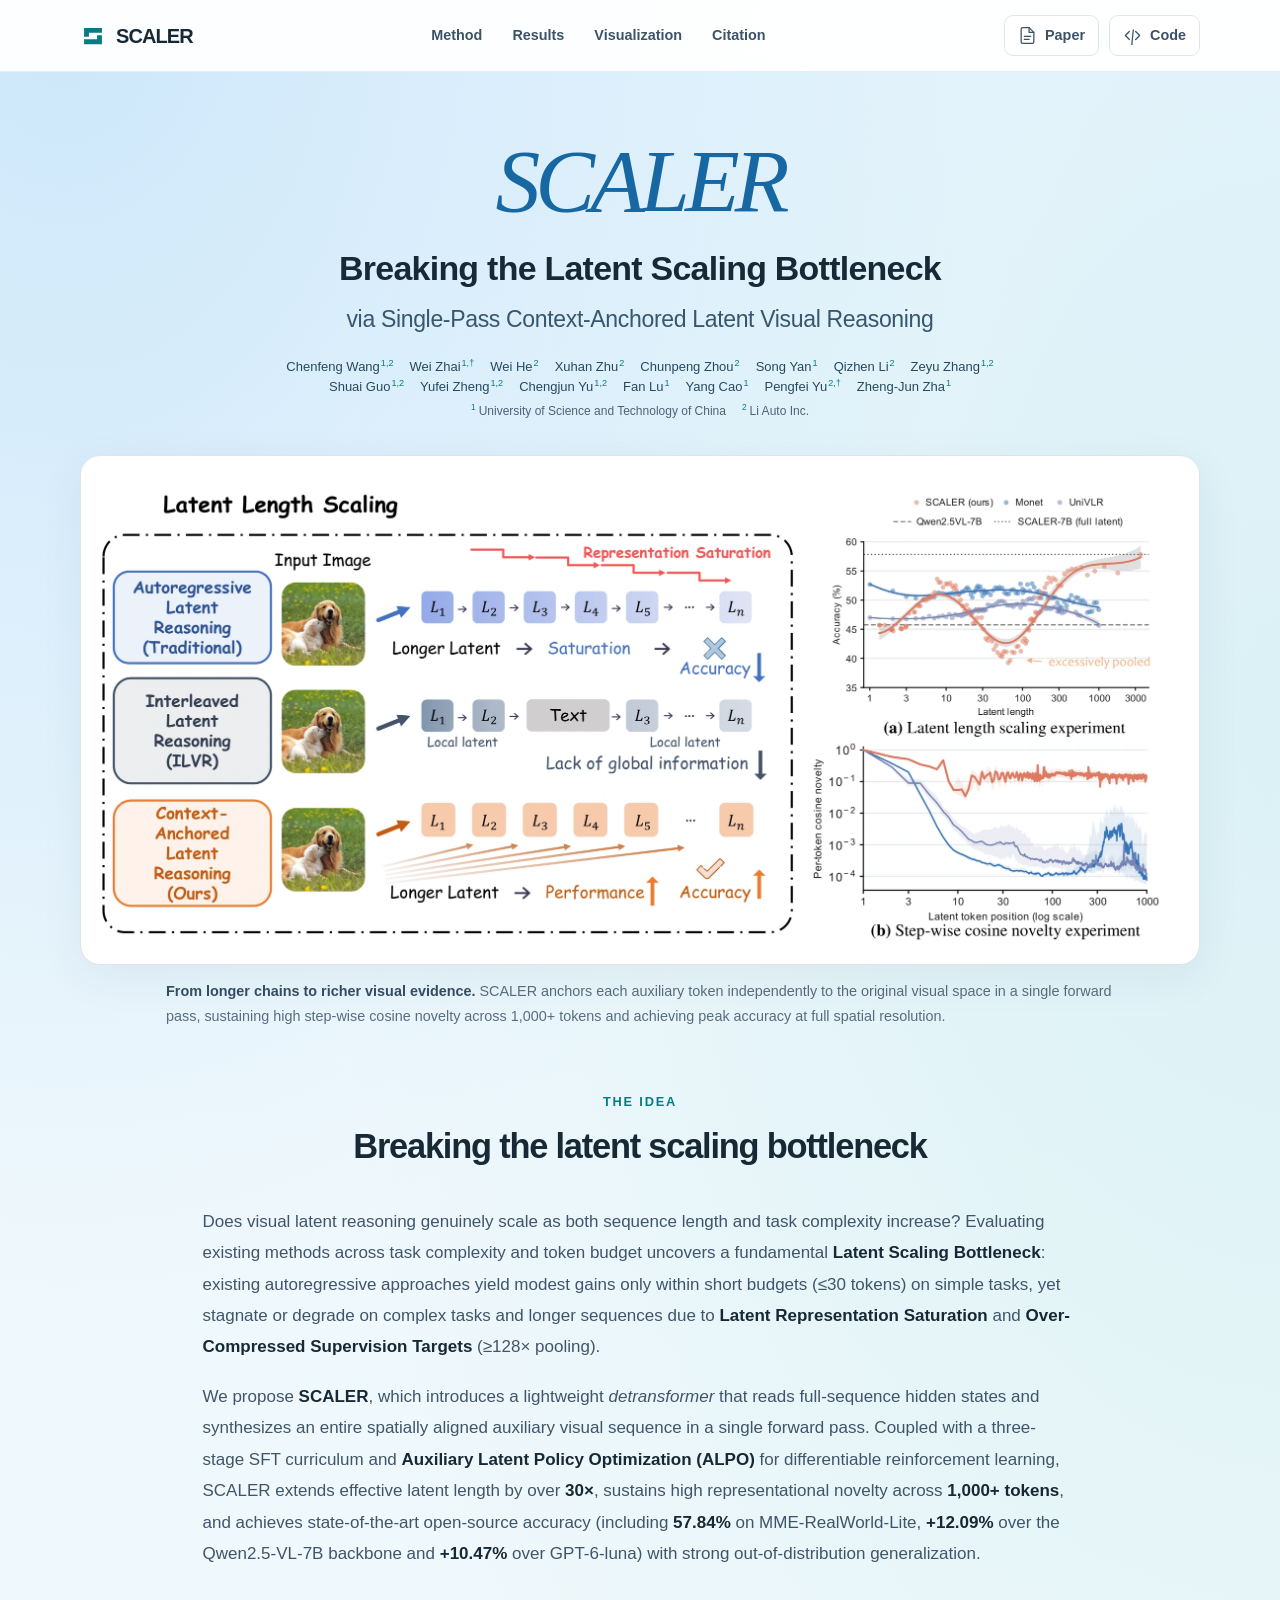
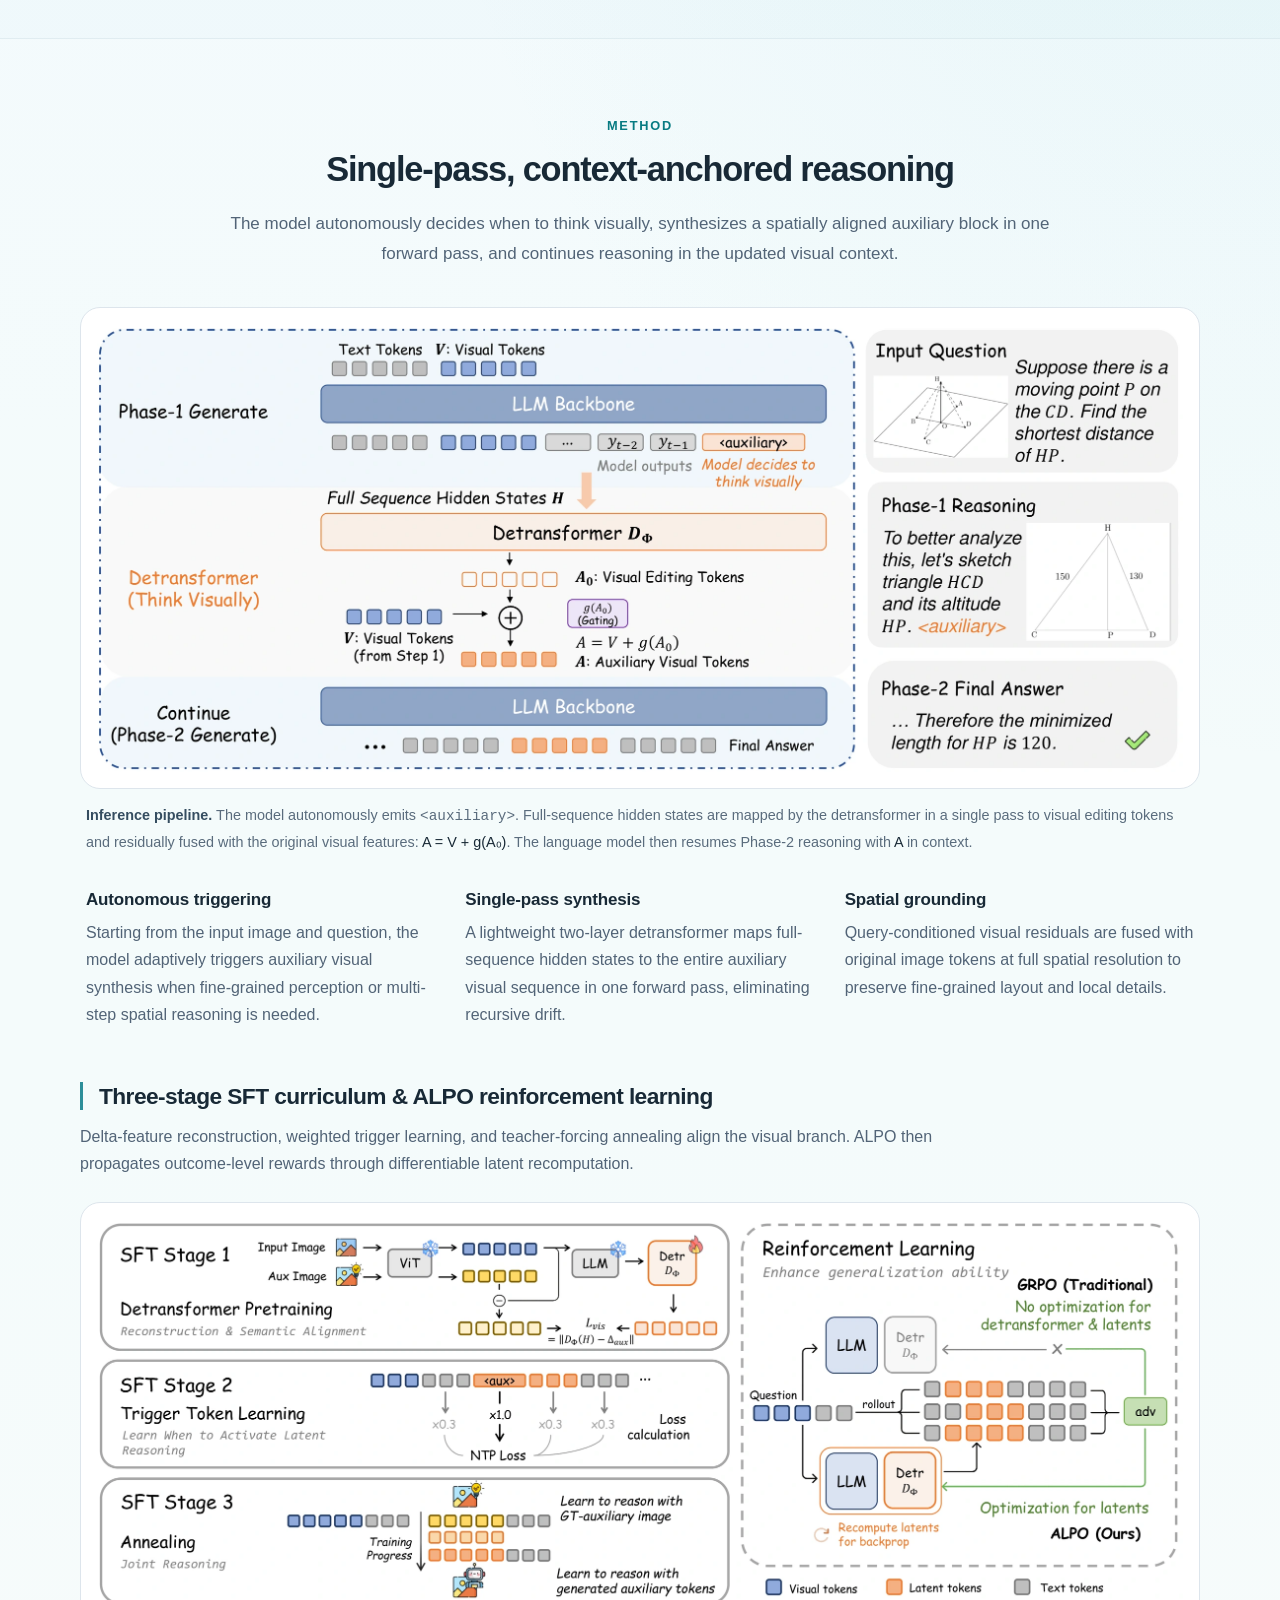
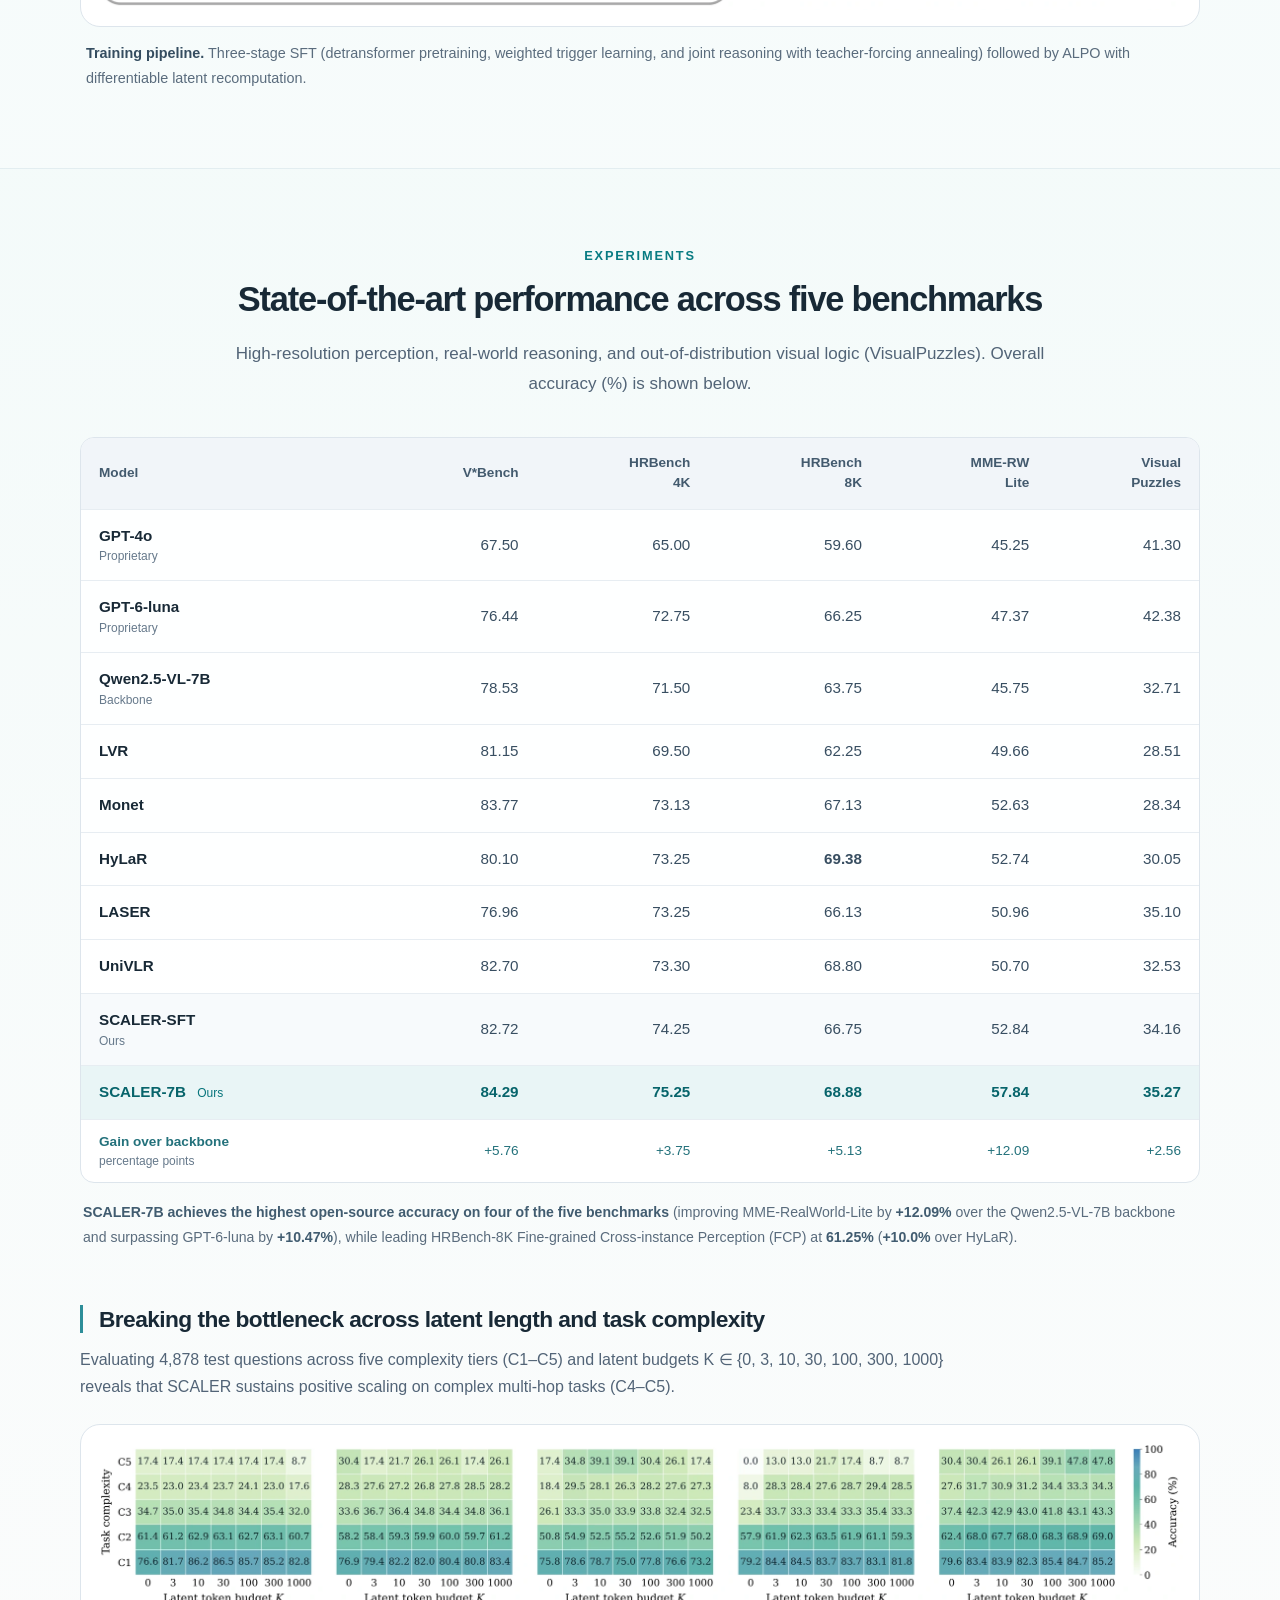
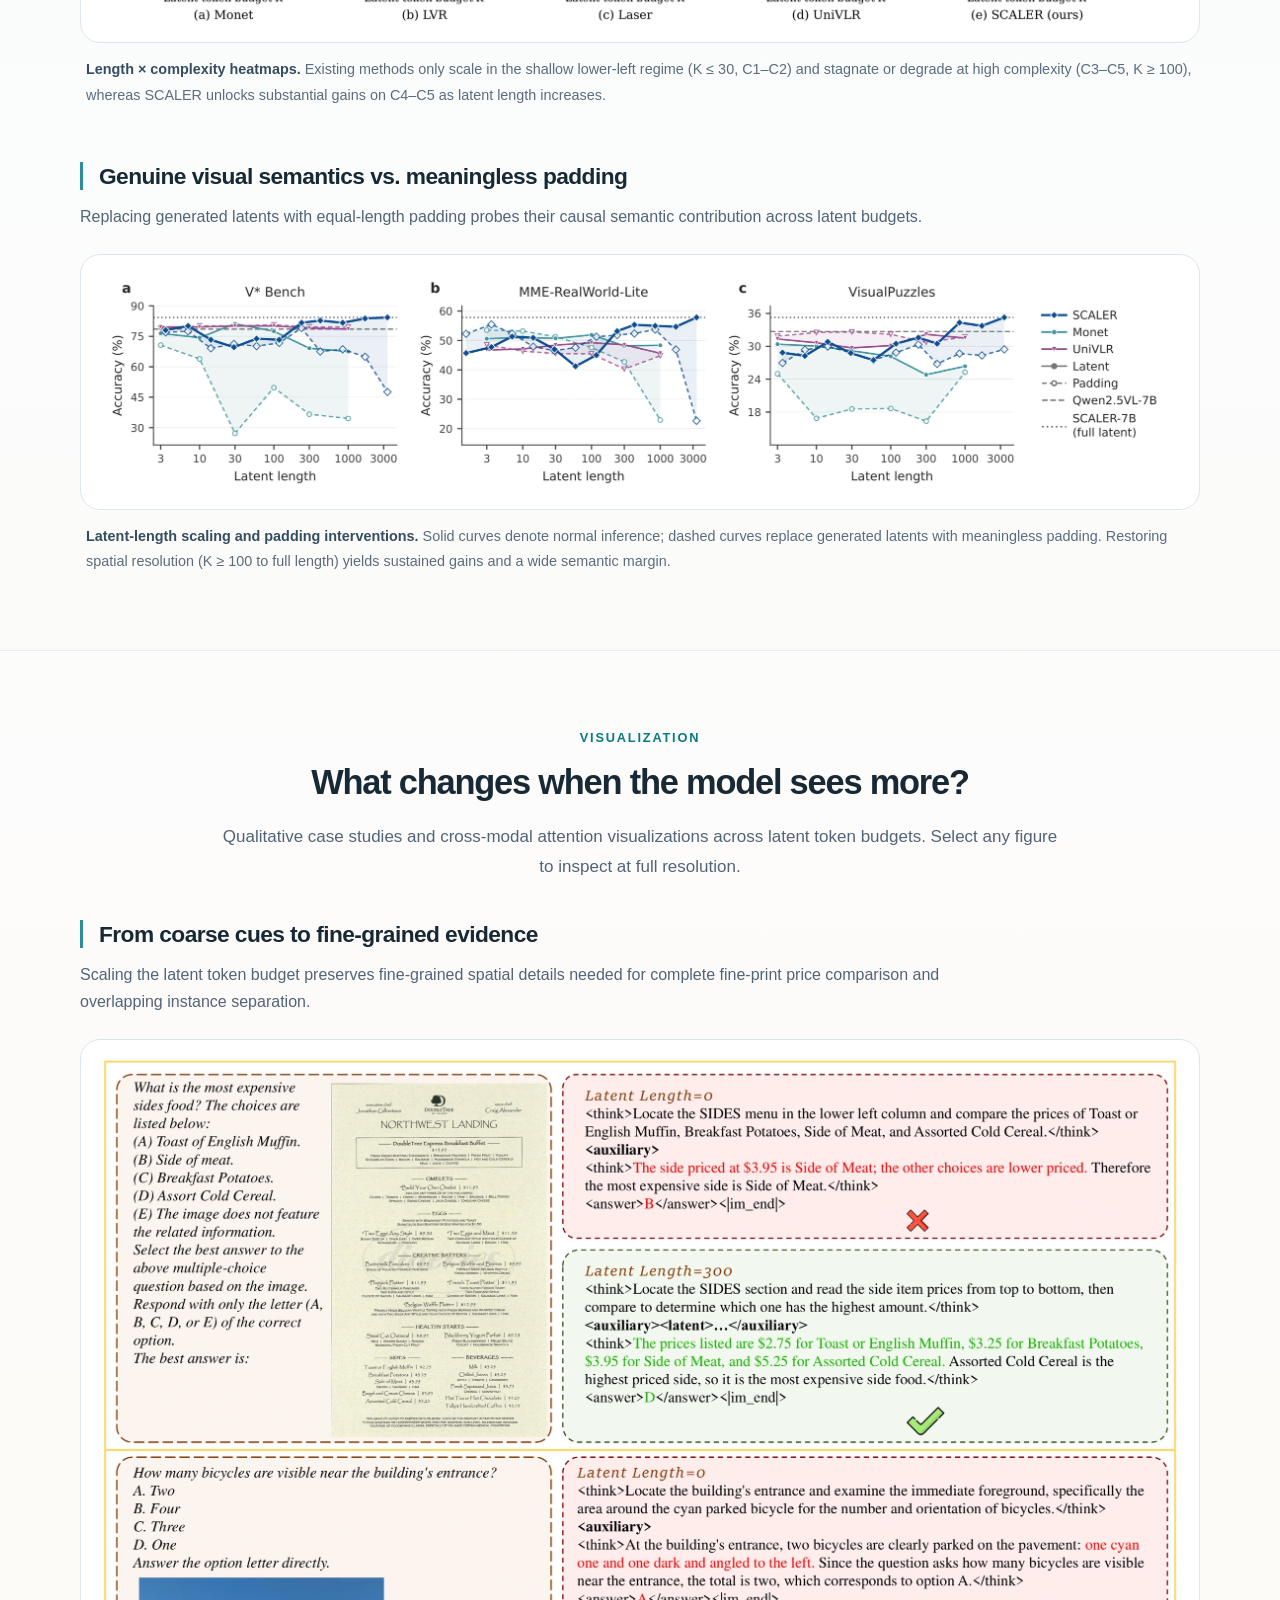
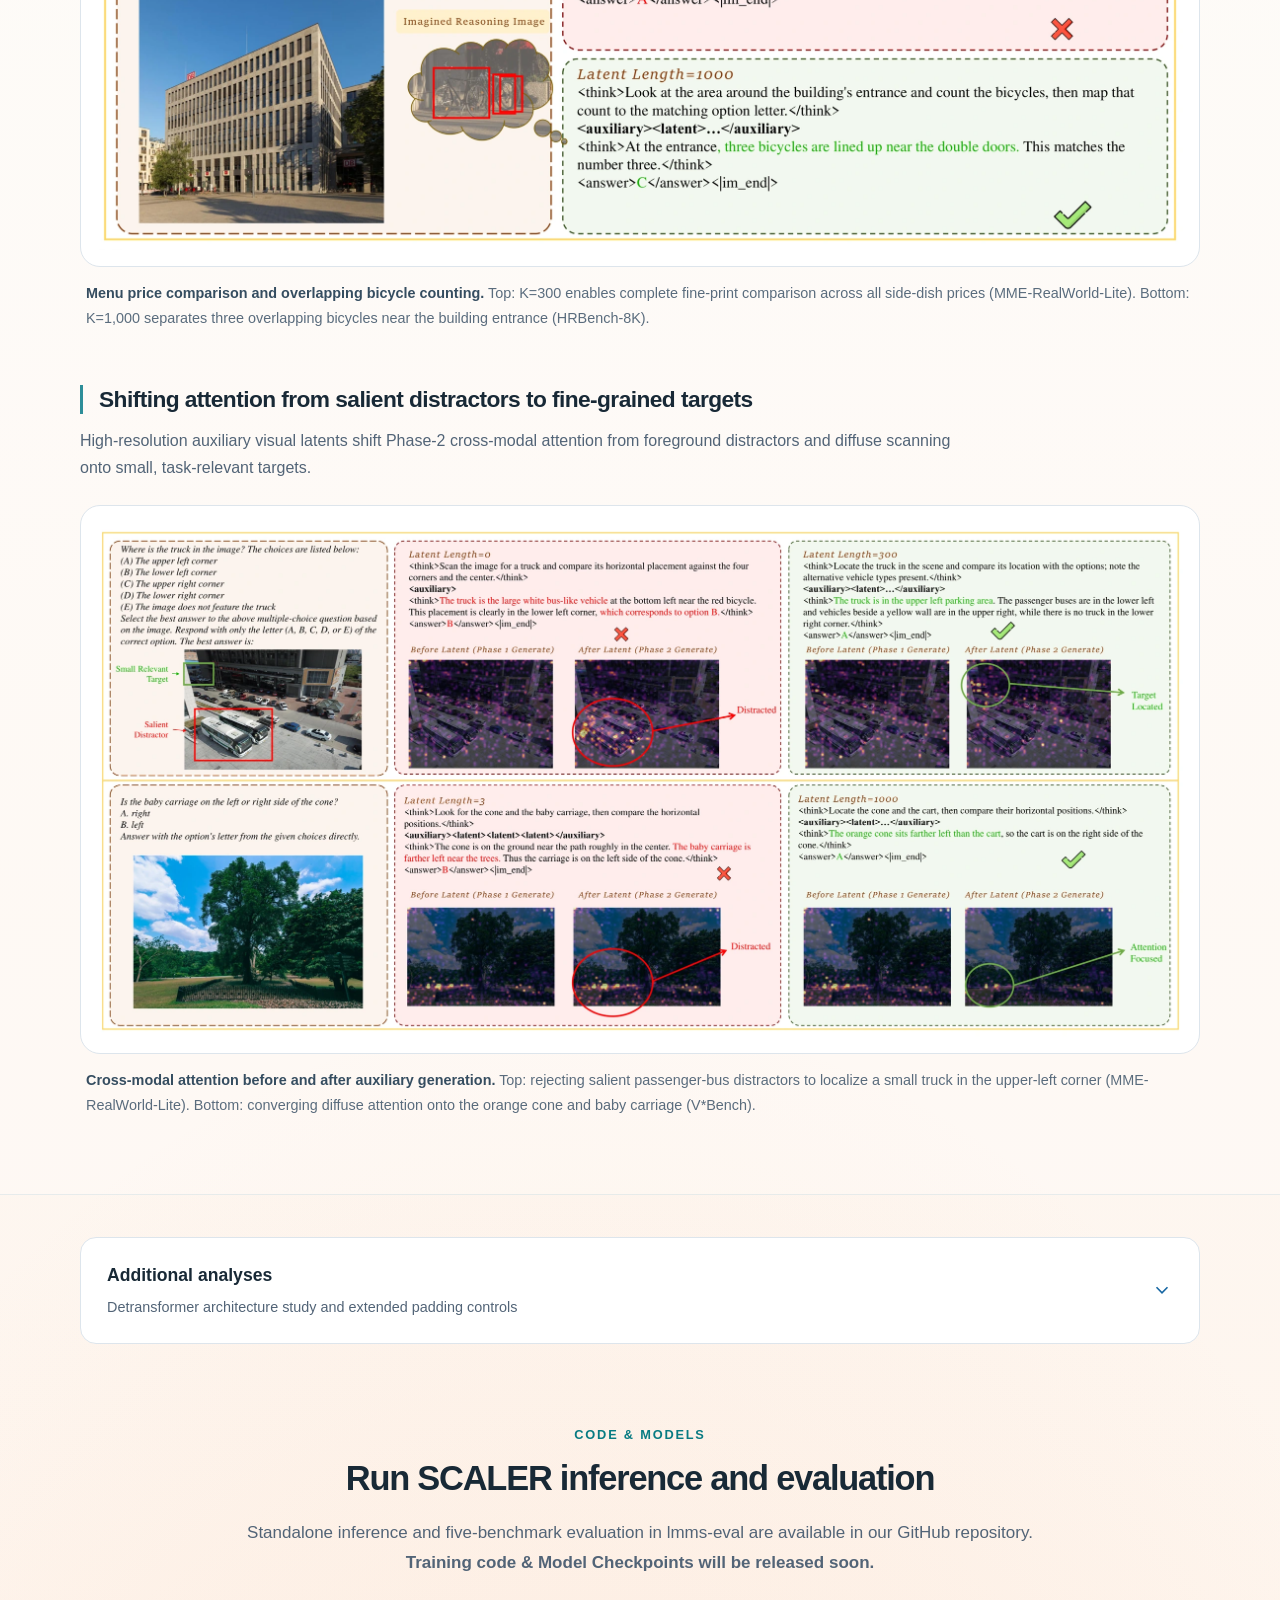
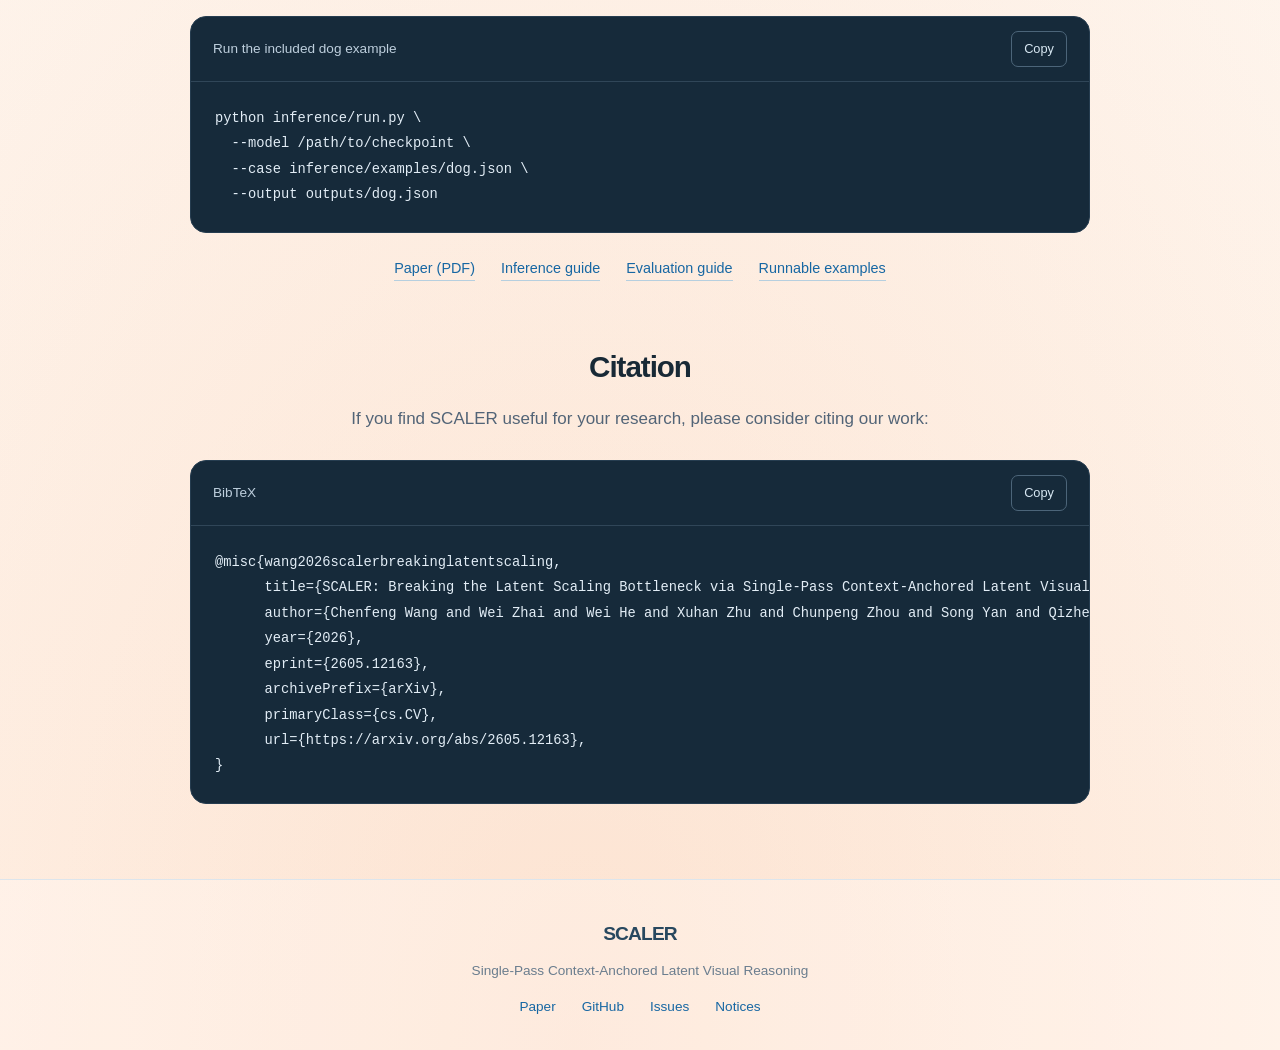
==== commit 5a4195db: "Add paper links and update project citation and navigation" ====
--- a/SCALER/index.html
+++ b/SCALER/index.html
@@ -23,7 +23,7 @@
   <nav class="nav container" aria-label="Main navigation">
     <a class="brand" href="#main" aria-label="SCALER home"><svg viewBox="0 0 32 32" aria-hidden="true"><path d="M5 6h22v6H11v5H5zm22 20H5v-6h16v-5h6z"/></svg>SCALER</a>
     <div class="nav-links"><a href="#method">Method</a><a href="#results">Results</a><a href="#visualization">Visualization</a><a href="#citation">Citation</a></div>
-    <a class="nav-code" href="https://github.com/Bonjour-CodeDev/SCALER-Code" aria-label="SCALER code on GitHub"><svg viewBox="0 0 24 24" aria-hidden="true"><path d="m8 7-5 5 5 5m8-10 5 5-5 5m-3-12-2 20"/></svg><span>Code</span></a>
+    <div class="nav-actions"><a class="nav-code" href="https://arxiv.org/pdf/2605.12163" aria-label="SCALER paper on arXiv"><svg viewBox="0 0 24 24" aria-hidden="true"><path d="M14 2H6a2 2 0 0 0-2 2v16a2 2 0 0 0 2 2h12a2 2 0 0 0 2-2V8z"/><path d="M14 2v6h6M8 13h8M8 17h6"/></svg><span>Paper</span></a><a class="nav-code" href="https://github.com/Bonjour-CodeDev/SCALER-Code" aria-label="SCALER code on GitHub"><svg viewBox="0 0 24 24" aria-hidden="true"><path d="m8 7-5 5 5 5m8-10 5 5-5 5m-3-12-2 20"/></svg><span>Code</span></a></div>
   </nav>
 </header>
 <main id="main">
@@ -172,27 +172,23 @@
   --model /path/to/checkpoint \
   --case inference/examples/dog.json \
   --output outputs/dog.json</code></pre></div>
-    <div class="release-links"><a href="https://github.com/Bonjour-CodeDev/SCALER-Code/blob/main/inference/README.md">Inference guide</a><a href="https://github.com/Bonjour-CodeDev/SCALER-Code/blob/main/eval/README.md">Evaluation guide</a><a href="https://github.com/Bonjour-CodeDev/SCALER-Code/tree/main/inference/examples">Runnable examples</a></div>
+    <div class="release-links"><a href="https://arxiv.org/pdf/2605.12163">Paper (PDF)</a><a href="https://github.com/Bonjour-CodeDev/SCALER-Code/blob/main/inference/README.md">Inference guide</a><a href="https://github.com/Bonjour-CodeDev/SCALER-Code/blob/main/eval/README.md">Evaluation guide</a><a href="https://github.com/Bonjour-CodeDev/SCALER-Code/tree/main/inference/examples">Runnable examples</a></div>
   </section>
 
   <section class="section container citation-section" id="citation">
     <div class="section-title"><h2>Citation</h2><p>If you find SCALER useful for your research, please consider citing our work:</p></div>
-    <div class="code-box"><div class="code-heading"><span>BibTeX</span><button class="copy-button" data-copy="citation-code" type="button">Copy</button></div><pre id="citation-code">@article{wang2026scaler,
-  title   = {SCALER: Breaking the Latent Scaling Bottleneck
-             via Single-Pass Context-Anchored Latent
-             Visual Reasoning},
-  author  = {Chenfeng Wang and Wei Zhai and Wei He and
-             Xuhan Zhu and Chunpeng Zhou and Song Yan and
-             Qizhen Li and Zeyu Zhang and Shuai Guo and
-             Yufei Zheng and Chengjun Yu and Fan Lu and
-             Yang Cao and Pengfei Yu and Zheng-Jun Zha},
-  journal = {arXiv preprint},
-  year    = {2026},
-  url     = {https://bonjour-codedev.github.io/SCALER/}
+    <div class="code-box"><div class="code-heading"><span>BibTeX</span><button class="copy-button" data-copy="citation-code" type="button">Copy</button></div><pre id="citation-code">@misc{wang2026scalerbreakinglatentscaling,
+      title={SCALER: Breaking the Latent Scaling Bottleneck via Single-Pass Context-Anchored Latent Visual Reasoning}, 
+      author={Chenfeng Wang and Wei Zhai and Wei He and Xuhan Zhu and Chunpeng Zhou and Song Yan and Qizhen Li and Zeyu Zhang and Shuai Guo and Yufei Zheng and Chengjun Yu and Fan Lu and Yang Cao and Pengfei Yu and Zheng-Jun Zha},
+      year={2026},
+      eprint={2605.12163},
+      archivePrefix={arXiv},
+      primaryClass={cs.CV},
+      url={https://arxiv.org/abs/2605.12163}, 
 }</pre></div>
   </section>
 </main>
-<footer class="footer"><div class="container"><a class="brand" href="#main">SCALER</a><p>Single-Pass Context-Anchored Latent Visual Reasoning</p><div><a href="https://github.com/Bonjour-CodeDev/SCALER-Code">GitHub</a><a href="https://github.com/Bonjour-CodeDev/SCALER-Code/issues">Issues</a><a href="https://github.com/Bonjour-CodeDev/SCALER-Code/blob/main/THIRD_PARTY_NOTICES.md">Notices</a></div></div></footer>
+<footer class="footer"><div class="container"><a class="brand" href="#main">SCALER</a><p>Single-Pass Context-Anchored Latent Visual Reasoning</p><div><a href="https://arxiv.org/pdf/2605.12163">Paper</a><a href="https://github.com/Bonjour-CodeDev/SCALER-Code">GitHub</a><a href="https://github.com/Bonjour-CodeDev/SCALER-Code/issues">Issues</a><a href="https://github.com/Bonjour-CodeDev/SCALER-Code/blob/main/THIRD_PARTY_NOTICES.md">Notices</a></div></div></footer>
 
 <dialog class="figure-viewer" id="figure-viewer" aria-labelledby="viewer-title">
   <div class="viewer-toolbar"><h2 id="viewer-title">Paper figure</h2><div class="viewer-controls"><button type="button" id="zoom-out" aria-label="Zoom out">−</button><output id="zoom-level" aria-live="polite">100%</output><button type="button" id="zoom-in" aria-label="Zoom in">+</button><button type="button" id="zoom-fit">Fit</button><button type="button" id="zoom-actual">100%</button><button type="button" class="viewer-close" id="viewer-close" aria-label="Close figure viewer">×</button></div></div>
--- a/SCALER/style.css
+++ b/SCALER/style.css
@@ -4,7 +4,7 @@
 radial-gradient(ellipse 100% 2200px at 100% 8%,rgba(110,206,203,.15),transparent 75%),
 radial-gradient(ellipse 110% 2200px at 45% 100%,rgba(245,174,130,.23),transparent 75%),
 linear-gradient(180deg,#edf6ff 0%,#f1faf9 30%,#fbfcfc 55%,#fff3e9 100%);background-repeat:no-repeat}body.viewer-open{overflow:hidden}a{color:var(--blue);text-underline-offset:4px}button,a{-webkit-tap-highlight-color:transparent}button{font:inherit}button,a,summary{touch-action:manipulation}:focus-visible{outline:3px solid #16858d;outline-offset:5px}img{display:block;max-width:100%;height:auto}svg{width:22px;height:22px;flex:none}button{cursor:pointer}h1,h2,h3,p,figure{margin:0}h1,h2,h3{line-height:1.25;text-wrap:balance}h2{font-size:2.15rem;font-weight:750;letter-spacing:-.035em}h3{font-size:1.42rem;letter-spacing:-.025em;font-weight:700}strong{font-weight:650}code,pre{font-family:ui-monospace,SFMono-Regular,Consolas,"Liberation Mono",monospace}p code{font-size:.88em}.container{width:min(1120px,calc(100% - 56px));margin-inline:auto;min-width:0}.skip-link{position:fixed;z-index:100;top:8px;left:16px;background:#fff;padding:8px 20px;border:2px solid var(--blue);border-radius:8px;transform:translateY(-150%)}.skip-link:focus{transform:translateY(0)}.sr-only{position:absolute;width:1px;height:1px;padding:0;margin:-1px;overflow:hidden;clip:rect(0,0,0,0);white-space:nowrap;border:0}
-.site-header{height:72px;position:sticky;top:0;z-index:20;border-bottom:1px solid #e7edf2;background:rgba(255,255,255,.94);backdrop-filter:blur(16px)}.nav{height:100%;display:flex;align-items:center;gap:24px;justify-content:space-between}.brand{display:inline-flex;align-items:center;gap:10px;font-weight:800;font-size:1.25rem;letter-spacing:-.045em;text-decoration:none;color:var(--ink)}.brand svg{width:26px;height:26px;fill:var(--teal)}.nav-links{display:flex;align-items:center;gap:30px}.nav-links a,.nav-code{font-size:.9rem;color:#3c5267;text-decoration:none;font-weight:550}.nav-links a:hover,.nav-links a.active{color:var(--blue)}.nav-code{display:flex;align-items:center;gap:8px;padding:7px 13px;border:1px solid var(--line);border-radius:9px;background:#fff}.nav-code svg{fill:none;stroke:currentColor;stroke-width:1.6;stroke-linecap:round;stroke-linejoin:round;width:19px;height:19px}
+.site-header{height:72px;position:sticky;top:0;z-index:20;border-bottom:1px solid #e7edf2;background:rgba(255,255,255,.94);backdrop-filter:blur(16px)}.nav{height:100%;display:flex;align-items:center;gap:24px;justify-content:space-between}.brand{display:inline-flex;align-items:center;gap:10px;font-weight:800;font-size:1.25rem;letter-spacing:-.045em;text-decoration:none;color:var(--ink)}.brand svg{width:26px;height:26px;fill:var(--teal)}.nav-links{display:flex;align-items:center;gap:30px}.nav-links a,.nav-code{font-size:.9rem;color:#3c5267;text-decoration:none;font-weight:550}.nav-links a:hover,.nav-links a.active,.nav-code:hover{color:var(--blue)}.nav-actions{display:flex;align-items:center;gap:10px}.nav-code{display:flex;align-items:center;gap:8px;padding:7px 13px;border:1px solid var(--line);border-radius:9px;background:#fff}.nav-code:hover{border-color:#99b7cd}.nav-code svg{fill:none;stroke:currentColor;stroke-width:1.6;stroke-linecap:round;stroke-linejoin:round;width:19px;height:19px}
 .hero{padding:62px 0 4px;text-align:center}.hero>.container{width:min(1320px,calc(100% - 56px))}.eyebrow{color:var(--teal);font-size:.8rem;text-transform:uppercase;letter-spacing:.14em;font-weight:650;margin-bottom:16px}.hero h1{max-width:1120px;margin:0 auto;font-weight:650;line-height:1.25;letter-spacing:-.03em}
 .project-name{display:block;font-family:Georgia,"Times New Roman",serif;font-style:italic;font-weight:400;font-size:clamp(4.5rem,7vw,6.5rem);line-height:1.06;letter-spacing:-.055em;color:var(--blue)}
 .paper-title-main{display:block;margin:18px auto 0;font-size:clamp(1.6rem,2.65vw,2.35rem);font-weight:650;line-height:1.25;white-space:nowrap}
@@ -23,7 +23,7 @@
 @media(min-width:1500px){.container{width:min(1180px,calc(100% - 80px))}.hero .paper-figure{max-width:1180px}.hero{padding-top:70px}.figure-link{padding:20px}}
 @media(max-width:950px){.authors::after{display:none}.authors li:nth-child(n+9){order:0}}
 @media(max-width:850px){.nav-links{gap:20px}.nav{gap:16px}.container{width:calc(100% - 40px)}.hero{padding-top:48px}.hero>.container{width:calc(100% - 40px)}.hero h1{max-width:760px}.paper-title-main{white-space:normal;font-size:2rem}.paper-title-detail{max-width:650px;font-size:1.3rem}.authors{gap:3px 16px}.team{margin-top:24px}.section{padding-block:58px}.section-title{margin-bottom:30px}h2{font-size:1.9rem}.subsection-heading{margin-top:40px}.figure-link{padding:12px;border-radius:16px}.method-notes{gap:22px}.method-notes p{font-size:.95rem}.supplementary-section{padding-top:32px;padding-bottom:0}.citation-section{padding-top:8px}.viewer-toolbar{flex-wrap:wrap;gap:8px}.viewer-toolbar h2{flex-basis:100%;font-size:.9rem}.viewer-controls{margin-left:auto}.viewer-help{font-size:.75rem}}
-@media(max-width:600px){html{scroll-padding-top:112px}.site-header{height:auto}.nav{flex-wrap:wrap;gap:0;padding-top:12px;padding-bottom:8px}.brand{font-size:1.12rem}.brand svg{width:23px;height:23px}.nav-code{padding:4px 10px;font-size:.82rem}.nav-links{order:3;flex-basis:100%;justify-content:space-between;gap:12px;margin-top:10px}.nav-links a{font-size:.82rem;padding:5px 0}.container{width:calc(100% - 32px)}.hero{padding-top:36px}.hero>.container{width:calc(100% - 32px)}.project-name{font-size:4.5rem}.paper-title-main{font-size:1.6rem;margin-top:15px;line-height:1.3}.paper-title-detail{font-size:1.125rem;margin-top:12px;line-height:1.55}.team{margin-top:22px;margin-bottom:0}.authors{display:grid;grid-template-columns:repeat(2,minmax(0,1fr));gap:3px 10px;font-size:.875rem;max-width:400px;margin-inline:auto}.authors li:last-child{grid-column:1 / -1}.affiliations{flex-direction:column;gap:3px;font-size:.8125rem;margin-top:10px}.hero .paper-figure{margin-top:32px}.section{padding-block:44px}.section-title{margin-bottom:25px}h2{font-size:1.65rem}h3{font-size:1.25rem}.section-title>p:last-child:not(.eyebrow),.abstract-copy{font-size:1rem;line-height:1.8}.eyebrow{font-size:.75rem;margin-bottom:10px}.figure-link{padding:8px;border-radius:12px}.enlarge-label{opacity:1;transform:none;bottom:7px;right:7px;font-size:0;padding:4px}.enlarge-label svg{width:14px;height:14px}figcaption{font-size:.83rem;padding-top:12px;line-height:1.8}.method-notes{grid-template-columns:1fr;gap:20px;margin-top:25px;padding:0 3px}.method-notes p{font-size:1rem;margin-top:5px}.subsection-heading{margin:34px 0 20px}.subsection-heading h3{padding-left:12px}.subsection-heading p{line-height:1.75}.results-table{min-width:700px;font-size:.9rem}.results-table td,.results-table th{padding:12px 14px}.table-note{font-size:.83rem}.protocol-note{padding:16px;font-size:.85rem;margin-top:20px}.supplementary-section{padding-top:28px;padding-bottom:0}.supplementary summary{padding:18px;gap:12px}.supplementary summary strong{font-size:1rem}.supplementary summary span span{font-size:.85rem}.supplementary-content{padding:20px 12px}.release-section{padding-bottom:38px}.code-heading{padding:12px 16px;line-height:1.5}.code-box pre{font-size:.8rem;padding:18px;line-height:1.9}.release-links{gap:13px 22px;font-size:.88rem}.citation-section{padding-top:4px}.citation-section h2{font-size:1.6rem}.footer p{font-size:.8rem}.figure-viewer{width:100vw;height:100vh;height:100dvh;border:0;border-radius:0;margin:0}.viewer-toolbar{padding:10px 12px;gap:8px}.viewer-controls{gap:5px;width:100%;justify-content:flex-end}.viewer-controls button{min-width:38px;height:40px;padding:5px 8px}.viewer-controls output{min-width:39px}.viewer-controls .viewer-close{margin-left:auto}.viewer-stage{padding:12px}.viewer-help{padding:7px 10px}.toast{font-size:.85rem}}
+@media(max-width:600px){html{scroll-padding-top:112px}.site-header{height:auto}.nav{flex-wrap:wrap;gap:0;padding-top:12px;padding-bottom:8px}.brand{font-size:1.12rem}.brand svg{width:23px;height:23px}.nav-actions{gap:6px}.nav-code{padding:4px 9px;gap:6px;font-size:.82rem}.nav-code svg{width:16px;height:16px}.nav-links{order:3;flex-basis:100%;justify-content:space-between;gap:12px;margin-top:10px}.nav-links a{font-size:.82rem;padding:5px 0}.container{width:calc(100% - 32px)}.hero{padding-top:36px}.hero>.container{width:calc(100% - 32px)}.project-name{font-size:4.5rem}.paper-title-main{font-size:1.6rem;margin-top:15px;line-height:1.3}.paper-title-detail{font-size:1.125rem;margin-top:12px;line-height:1.55}.team{margin-top:22px;margin-bottom:0}.authors{display:grid;grid-template-columns:repeat(2,minmax(0,1fr));gap:3px 10px;font-size:.875rem;max-width:400px;margin-inline:auto}.authors li:last-child{grid-column:1 / -1}.affiliations{flex-direction:column;gap:3px;font-size:.8125rem;margin-top:10px}.hero .paper-figure{margin-top:32px}.section{padding-block:44px}.section-title{margin-bottom:25px}h2{font-size:1.65rem}h3{font-size:1.25rem}.section-title>p:last-child:not(.eyebrow),.abstract-copy{font-size:1rem;line-height:1.8}.eyebrow{font-size:.75rem;margin-bottom:10px}.figure-link{padding:8px;border-radius:12px}.enlarge-label{opacity:1;transform:none;bottom:7px;right:7px;font-size:0;padding:4px}.enlarge-label svg{width:14px;height:14px}figcaption{font-size:.83rem;padding-top:12px;line-height:1.8}.method-notes{grid-template-columns:1fr;gap:20px;margin-top:25px;padding:0 3px}.method-notes p{font-size:1rem;margin-top:5px}.subsection-heading{margin:34px 0 20px}.subsection-heading h3{padding-left:12px}.subsection-heading p{line-height:1.75}.results-table{min-width:700px;font-size:.9rem}.results-table td,.results-table th{padding:12px 14px}.table-note{font-size:.83rem}.protocol-note{padding:16px;font-size:.85rem;margin-top:20px}.supplementary-section{padding-top:28px;padding-bottom:0}.supplementary summary{padding:18px;gap:12px}.supplementary summary strong{font-size:1rem}.supplementary summary span span{font-size:.85rem}.supplementary-content{padding:20px 12px}.release-section{padding-bottom:38px}.code-heading{padding:12px 16px;line-height:1.5}.code-box pre{font-size:.8rem;padding:18px;line-height:1.9}.release-links{gap:13px 22px;font-size:.88rem}.citation-section{padding-top:4px}.citation-section h2{font-size:1.6rem}.footer p{font-size:.8rem}.figure-viewer{width:100vw;height:100vh;height:100dvh;border:0;border-radius:0;margin:0}.viewer-toolbar{padding:10px 12px;gap:8px}.viewer-controls{gap:5px;width:100%;justify-content:flex-end}.viewer-controls button{min-width:38px;height:40px;padding:5px 8px}.viewer-controls output{min-width:39px}.viewer-controls .viewer-close{margin-left:auto}.viewer-stage{padding:12px}.viewer-help{padding:7px 10px}.toast{font-size:.85rem}}
 @media(prefers-reduced-motion:reduce){html{scroll-behavior:auto}*,*::before,*::after{transition:none!important;animation:none!important}}
 
 /* Two explicit author rows preserve the approved compact layout. */
